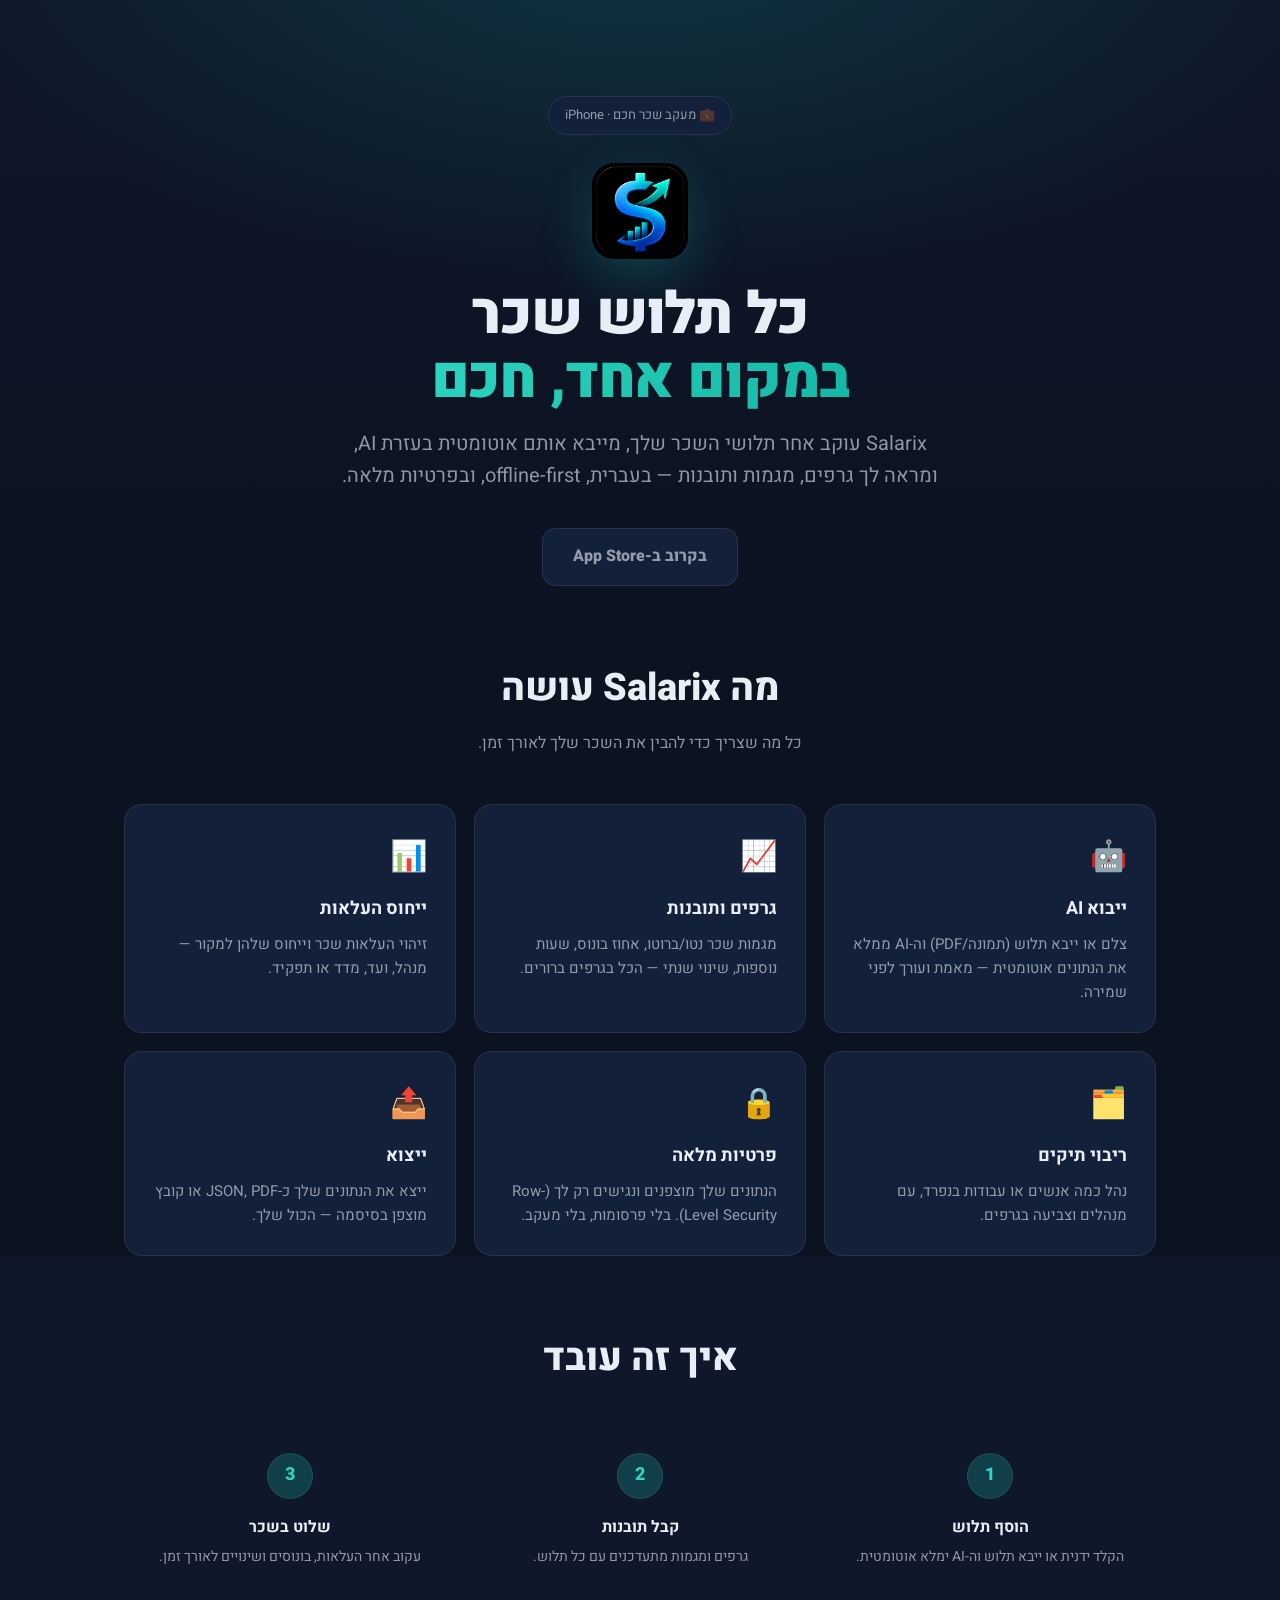
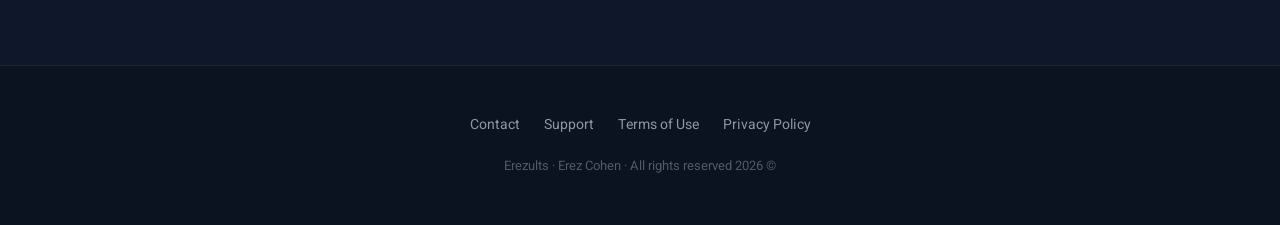
==== index.html @ 2e681347 "feat: Salarix marketing + legal site (index, privacy, terms, support) Static site for salarix.erezul" ====
<!DOCTYPE html>
<html lang="he" dir="rtl">
<head>
  <meta charset="UTF-8">
  <meta name="viewport" content="width=device-width, initial-scale=1.0">
  <title>Salarix — מעקב שכר חכם</title>
  <meta name="description" content="Salarix — עקוב אחר תלושי השכר שלך, ייבא בעזרת AI, וקבל תובנות וגרפים. זמין ל-iPhone.">
  <link rel="icon" type="image/png" href="images/app-icon.png">
  <link rel="apple-touch-icon" href="images/app-icon.png">
  <meta property="og:title" content="Salarix — Smart Salary Tracker">
  <meta property="og:description" content="Track your payslips, import with AI, and get analytics & insights.">
  <meta property="og:url" content="https://salarix.erezults.com">
  <meta property="og:type" content="website">
  <link rel="preconnect" href="https://fonts.googleapis.com">
  <link rel="preconnect" href="https://fonts.gstatic.com" crossorigin>
  <link href="https://fonts.googleapis.com/css2?family=Heebo:wght@400;500;600;700;800;900&display=swap" rel="stylesheet">
  <style>
    :root{
      --bg:#0b1220; --bg-2:#0f172a; --card:#13203a; --border:rgba(255,255,255,.08);
      --teal:#14b8a6; --teal-bright:#2dd4bf; --teal-glow:rgba(20,184,166,.25);
      --gold:#eab308; --text:#e8eef5; --muted:rgba(232,238,245,.6); --faint:rgba(232,238,245,.32);
      --font:'Heebo',system-ui,sans-serif;
    }
    *{margin:0;padding:0;box-sizing:border-box}
    html{scroll-behavior:smooth}
    body{font-family:var(--font);background:var(--bg);color:var(--text);overflow-x:hidden;-webkit-font-smoothing:antialiased;line-height:1.6}
    a{color:inherit;text-decoration:none}
    .wrap{max-width:1080px;margin:0 auto;padding:0 24px}

    /* hero */
    .hero{position:relative;text-align:center;padding:96px 24px 72px;
      background:radial-gradient(1200px 600px at 50% -10%, rgba(20,184,166,.18), transparent 60%), linear-gradient(180deg,var(--bg-2),var(--bg))}
    .badge{display:inline-flex;align-items:center;gap:8px;background:var(--card);border:1px solid var(--border);
      border-radius:40px;padding:8px 16px;font-size:13px;color:var(--muted);margin-bottom:28px}
    .app-icon{width:96px;height:96px;border-radius:22px;margin:0 auto 24px;display:block;
      box-shadow:0 18px 50px var(--teal-glow);background:linear-gradient(160deg,var(--teal),#0e7490)}
    h1{font-size:clamp(34px,6vw,58px);font-weight:900;letter-spacing:-.02em;line-height:1.1;margin-bottom:18px}
    h1 .grad{background:linear-gradient(120deg,var(--teal-bright),var(--teal));-webkit-background-clip:text;background-clip:text;-webkit-text-fill-color:transparent}
    .sub{font-size:clamp(16px,2.4vw,20px);color:var(--muted);max-width:620px;margin:0 auto 36px}
    .cta{display:inline-flex;align-items:center;gap:10px;background:var(--teal);color:#062826;font-weight:800;
      font-size:16px;padding:15px 30px;border-radius:14px;box-shadow:0 14px 40px var(--teal-glow);transition:transform .2s,box-shadow .2s}
    .cta:hover{transform:translateY(-2px);box-shadow:0 20px 50px var(--teal-glow)}
    .cta.soon{background:var(--card);color:var(--muted);border:1px solid var(--border);box-shadow:none;cursor:default}

    /* features */
    section{padding:72px 0}
    .sec-title{text-align:center;font-size:clamp(26px,4vw,38px);font-weight:800;margin-bottom:12px}
    .sec-sub{text-align:center;color:var(--muted);max-width:560px;margin:0 auto 48px}
    .grid{display:grid;grid-template-columns:repeat(auto-fit,minmax(260px,1fr));gap:18px}
    .feat{background:var(--card);border:1px solid var(--border);border-radius:18px;padding:28px}
    .feat .ico{font-size:30px;margin-bottom:14px}
    .feat h3{font-size:18px;font-weight:700;margin-bottom:8px}
    .feat p{color:var(--muted);font-size:15px}

    /* steps */
    .steps{background:var(--bg-2)}
    .step-row{display:grid;grid-template-columns:repeat(auto-fit,minmax(220px,1fr));gap:18px;margin-top:40px}
    .step{text-align:center;padding:24px}
    .step .n{width:46px;height:46px;border-radius:50%;background:var(--teal-glow);color:var(--teal-bright);
      font-weight:800;font-size:18px;display:flex;align-items:center;justify-content:center;margin:0 auto 16px;border:1px solid var(--border)}
    .step h3{font-size:16px;font-weight:700;margin-bottom:6px}
    .step p{color:var(--muted);font-size:14px}

    /* footer */
    footer{border-top:1px solid var(--border);padding:48px 24px;text-align:center;color:var(--faint)}
    .links{display:flex;gap:24px;justify-content:center;flex-wrap:wrap;margin-bottom:20px}
    .links a{color:var(--muted);font-size:14px;transition:color .2s}
    .links a:hover{color:var(--teal-bright)}
    .copy{font-size:13px}
  </style>
</head>
<body>
  <header class="hero">
    <span class="badge">💼 מעקב שכר חכם · iPhone</span>
    <img class="app-icon" src="images/app-icon.png" alt="Salarix" onerror="this.style.background='linear-gradient(160deg,#14b8a6,#0e7490)';this.removeAttribute('src')">
    <h1>כל תלוש שכר<br><span class="grad">במקום אחד, חכם</span></h1>
    <p class="sub">Salarix עוקב אחר תלושי השכר שלך, מייבא אותם אוטומטית בעזרת AI, ומראה לך גרפים, מגמות ותובנות — בעברית, offline-first, ובפרטיות מלאה.</p>
    <a class="cta soon">בקרוב ב-App Store</a>
  </header>

  <section class="wrap">
    <h2 class="sec-title">מה Salarix עושה</h2>
    <p class="sec-sub">כל מה שצריך כדי להבין את השכר שלך לאורך זמן.</p>
    <div class="grid">
      <div class="feat"><div class="ico">🤖</div><h3>ייבוא AI</h3><p>צלם או ייבא תלוש (תמונה/PDF) וה-AI ממלא את הנתונים אוטומטית — מאמת ועורך לפני שמירה.</p></div>
      <div class="feat"><div class="ico">📈</div><h3>גרפים ותובנות</h3><p>מגמות שכר נטו/ברוטו, אחוז בונוס, שעות נוספות, שינוי שנתי — הכל בגרפים ברורים.</p></div>
      <div class="feat"><div class="ico">📊</div><h3>ייחוס העלאות</h3><p>זיהוי העלאות שכר וייחוס שלהן למקור — מנהל, ועד, מדד או תפקיד.</p></div>
      <div class="feat"><div class="ico">🗂️</div><h3>ריבוי תיקים</h3><p>נהל כמה אנשים או עבודות בנפרד, עם מנהלים וצביעה בגרפים.</p></div>
      <div class="feat"><div class="ico">🔒</div><h3>פרטיות מלאה</h3><p>הנתונים שלך מוצפנים ונגישים רק לך (Row-Level Security). בלי פרסומות, בלי מעקב.</p></div>
      <div class="feat"><div class="ico">📤</div><h3>ייצוא</h3><p>ייצא את הנתונים שלך כ-JSON, PDF או קובץ מוצפן בסיסמה — הכול שלך.</p></div>
    </div>
  </section>

  <section class="steps">
    <div class="wrap">
      <h2 class="sec-title">איך זה עובד</h2>
      <div class="step-row">
        <div class="step"><div class="n">1</div><h3>הוסף תלוש</h3><p>הקלד ידנית או ייבא תלוש וה-AI ימלא אוטומטית.</p></div>
        <div class="step"><div class="n">2</div><h3>קבל תובנות</h3><p>גרפים ומגמות מתעדכנים עם כל תלוש.</p></div>
        <div class="step"><div class="n">3</div><h3>שלוט בשכר</h3><p>עקוב אחר העלאות, בונוסים ושינויים לאורך זמן.</p></div>
      </div>
    </div>
  </section>

  <footer>
    <div class="links">
      <a href="/privacy.html">Privacy Policy</a>
      <a href="/terms.html">Terms of Use</a>
      <a href="/support.html">Support</a>
      <a href="mailto:support@erezults.com">Contact</a>
    </div>
    <div class="copy">© <span id="y"></span> Erezults · Erez Cohen · All rights reserved</div>
  </footer>
  <script>document.getElementById('y').textContent=new Date().getFullYear()</script>
</body>
</html>
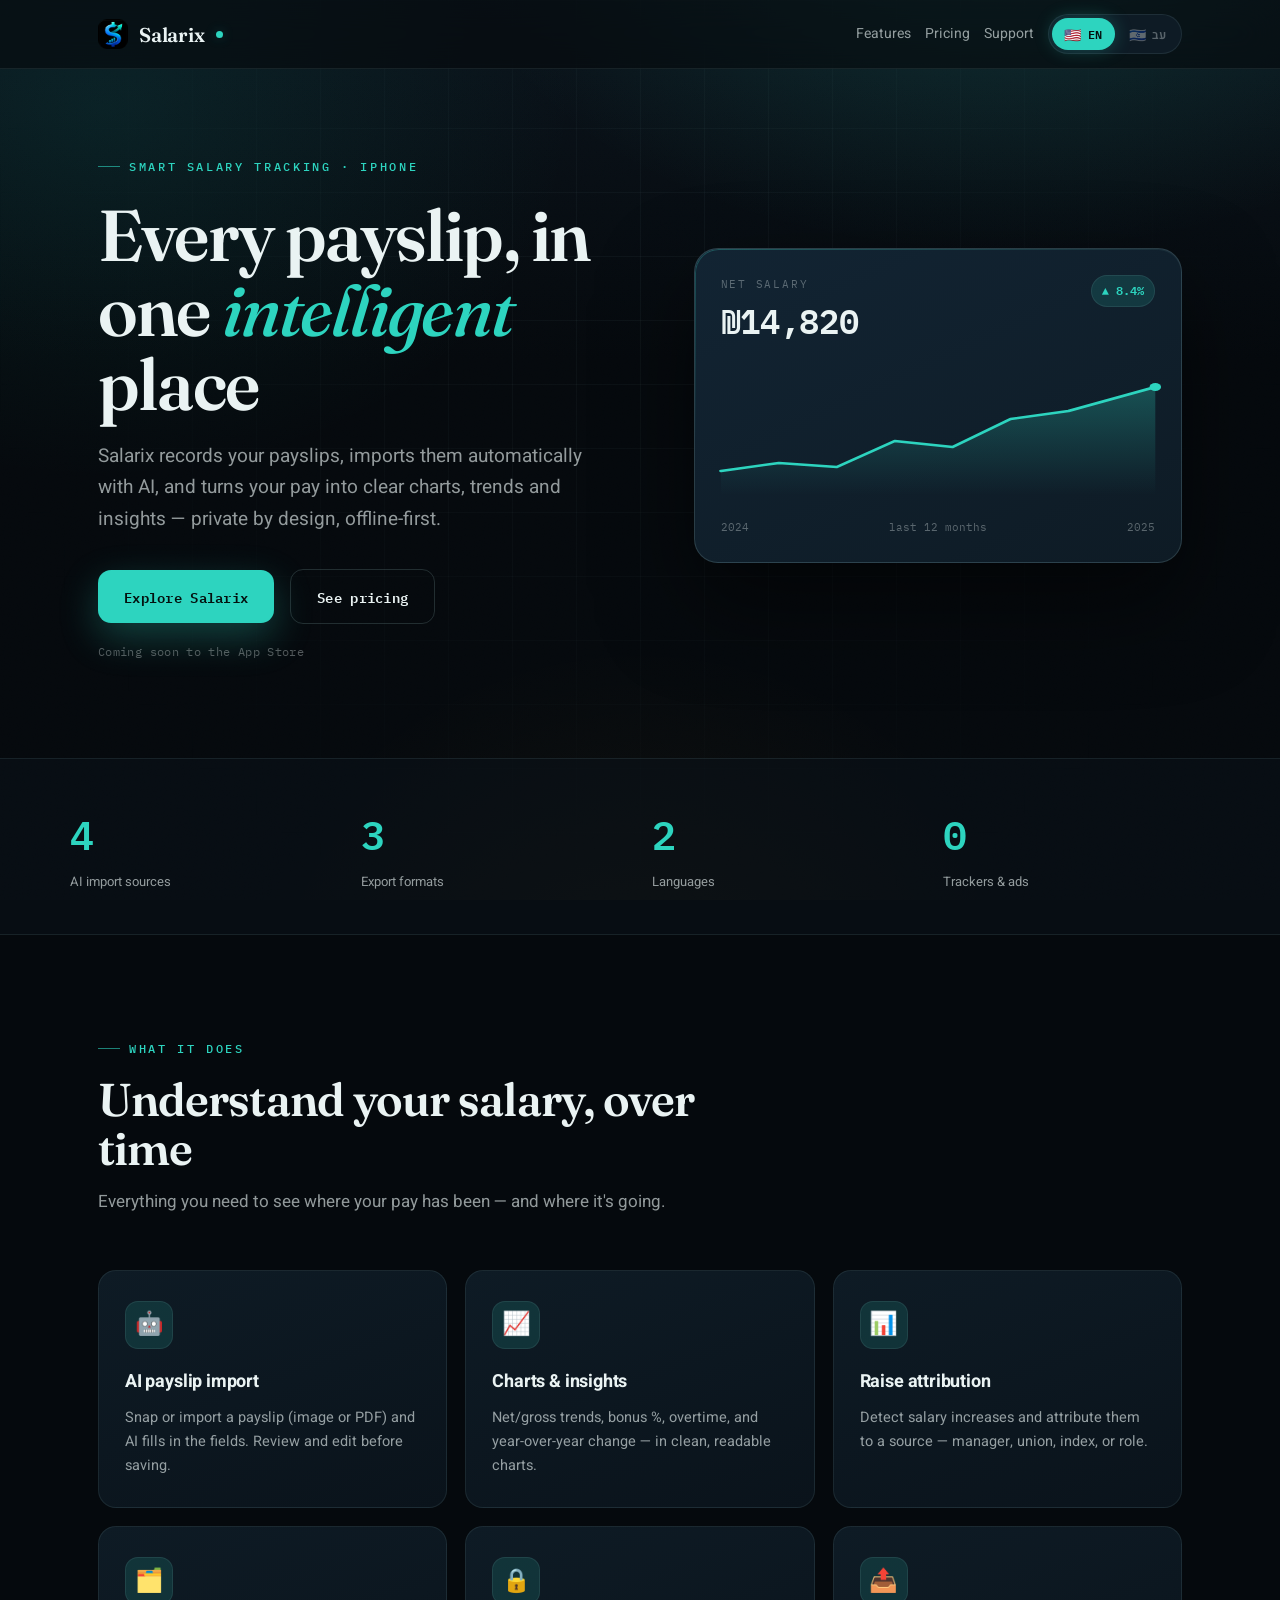
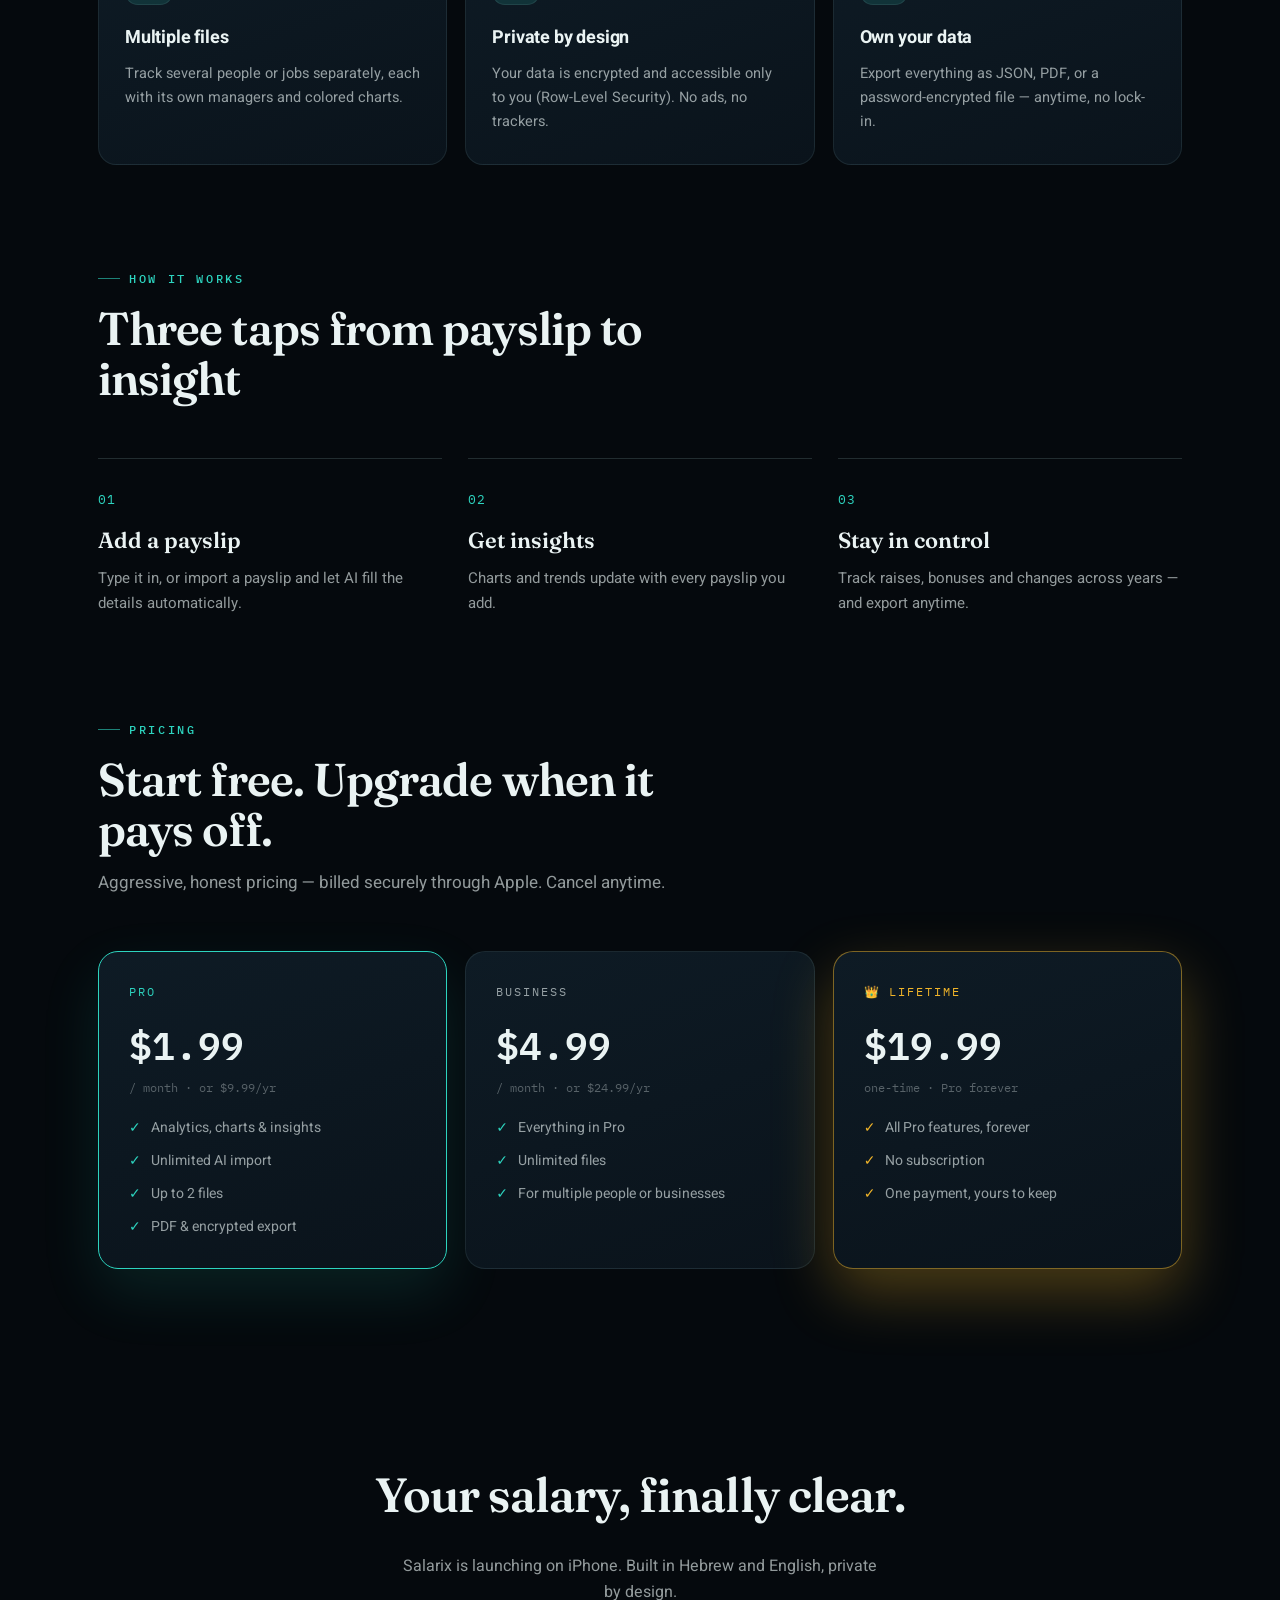
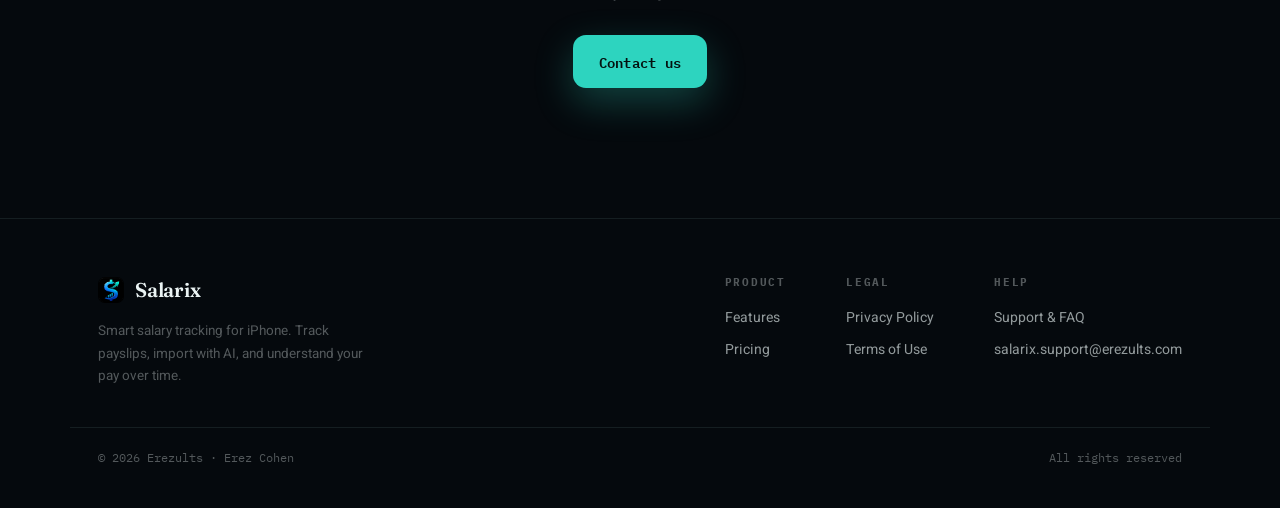
==== commit 3b92f7e0: "redesign: premium 'Precision Ledger' site — bilingual EN/HE, scroll-reveal - Dark fintech aesthetic " ====
--- a/index.html
+++ b/index.html
@@ -1,116 +1,209 @@
 <!DOCTYPE html>
-<html lang="he" dir="rtl">
+<html lang="en" dir="ltr" data-lang="en">
 <head>
   <meta charset="UTF-8">
   <meta name="viewport" content="width=device-width, initial-scale=1.0">
-  <title>Salarix — מעקב שכר חכם</title>
-  <meta name="description" content="Salarix — עקוב אחר תלושי השכר שלך, ייבא בעזרת AI, וקבל תובנות וגרפים. זמין ל-iPhone.">
+  <title data-en="Salarix — Smart Salary Tracker" data-he="Salarix — מעקב שכר חכם">Salarix — Smart Salary Tracker</title>
+  <meta name="description" content="Salarix tracks your payslips, imports them with AI, and turns your salary into clear charts and insights. iPhone.">
+  <meta property="og:title" content="Salarix — Smart Salary Tracker">
+  <meta property="og:description" content="Track payslips, import with AI, and understand your salary over time.">
+  <meta property="og:url" content="https://salarix.erezults.com">
+  <meta property="og:type" content="website">
   <link rel="icon" type="image/png" href="images/app-icon.png">
   <link rel="apple-touch-icon" href="images/app-icon.png">
-  <meta property="og:title" content="Salarix — Smart Salary Tracker">
-  <meta property="og:description" content="Track your payslips, import with AI, and get analytics & insights.">
-  <meta property="og:url" content="https://salarix.erezults.com">
-  <meta property="og:type" content="website">
   <link rel="preconnect" href="https://fonts.googleapis.com">
   <link rel="preconnect" href="https://fonts.gstatic.com" crossorigin>
-  <link href="https://fonts.googleapis.com/css2?family=Heebo:wght@400;500;600;700;800;900&display=swap" rel="stylesheet">
-  <style>
-    :root{
-      --bg:#0b1220; --bg-2:#0f172a; --card:#13203a; --border:rgba(255,255,255,.08);
-      --teal:#14b8a6; --teal-bright:#2dd4bf; --teal-glow:rgba(20,184,166,.25);
-      --gold:#eab308; --text:#e8eef5; --muted:rgba(232,238,245,.6); --faint:rgba(232,238,245,.32);
-      --font:'Heebo',system-ui,sans-serif;
-    }
-    *{margin:0;padding:0;box-sizing:border-box}
-    html{scroll-behavior:smooth}
-    body{font-family:var(--font);background:var(--bg);color:var(--text);overflow-x:hidden;-webkit-font-smoothing:antialiased;line-height:1.6}
-    a{color:inherit;text-decoration:none}
-    .wrap{max-width:1080px;margin:0 auto;padding:0 24px}
-
-    /* hero */
-    .hero{position:relative;text-align:center;padding:96px 24px 72px;
-      background:radial-gradient(1200px 600px at 50% -10%, rgba(20,184,166,.18), transparent 60%), linear-gradient(180deg,var(--bg-2),var(--bg))}
-    .badge{display:inline-flex;align-items:center;gap:8px;background:var(--card);border:1px solid var(--border);
-      border-radius:40px;padding:8px 16px;font-size:13px;color:var(--muted);margin-bottom:28px}
-    .app-icon{width:96px;height:96px;border-radius:22px;margin:0 auto 24px;display:block;
-      box-shadow:0 18px 50px var(--teal-glow);background:linear-gradient(160deg,var(--teal),#0e7490)}
-    h1{font-size:clamp(34px,6vw,58px);font-weight:900;letter-spacing:-.02em;line-height:1.1;margin-bottom:18px}
-    h1 .grad{background:linear-gradient(120deg,var(--teal-bright),var(--teal));-webkit-background-clip:text;background-clip:text;-webkit-text-fill-color:transparent}
-    .sub{font-size:clamp(16px,2.4vw,20px);color:var(--muted);max-width:620px;margin:0 auto 36px}
-    .cta{display:inline-flex;align-items:center;gap:10px;background:var(--teal);color:#062826;font-weight:800;
-      font-size:16px;padding:15px 30px;border-radius:14px;box-shadow:0 14px 40px var(--teal-glow);transition:transform .2s,box-shadow .2s}
-    .cta:hover{transform:translateY(-2px);box-shadow:0 20px 50px var(--teal-glow)}
-    .cta.soon{background:var(--card);color:var(--muted);border:1px solid var(--border);box-shadow:none;cursor:default}
-
-    /* features */
-    section{padding:72px 0}
-    .sec-title{text-align:center;font-size:clamp(26px,4vw,38px);font-weight:800;margin-bottom:12px}
-    .sec-sub{text-align:center;color:var(--muted);max-width:560px;margin:0 auto 48px}
-    .grid{display:grid;grid-template-columns:repeat(auto-fit,minmax(260px,1fr));gap:18px}
-    .feat{background:var(--card);border:1px solid var(--border);border-radius:18px;padding:28px}
-    .feat .ico{font-size:30px;margin-bottom:14px}
-    .feat h3{font-size:18px;font-weight:700;margin-bottom:8px}
-    .feat p{color:var(--muted);font-size:15px}
-
-    /* steps */
-    .steps{background:var(--bg-2)}
-    .step-row{display:grid;grid-template-columns:repeat(auto-fit,minmax(220px,1fr));gap:18px;margin-top:40px}
-    .step{text-align:center;padding:24px}
-    .step .n{width:46px;height:46px;border-radius:50%;background:var(--teal-glow);color:var(--teal-bright);
-      font-weight:800;font-size:18px;display:flex;align-items:center;justify-content:center;margin:0 auto 16px;border:1px solid var(--border)}
-    .step h3{font-size:16px;font-weight:700;margin-bottom:6px}
-    .step p{color:var(--muted);font-size:14px}
-
-    /* footer */
-    footer{border-top:1px solid var(--border);padding:48px 24px;text-align:center;color:var(--faint)}
-    .links{display:flex;gap:24px;justify-content:center;flex-wrap:wrap;margin-bottom:20px}
-    .links a{color:var(--muted);font-size:14px;transition:color .2s}
-    .links a:hover{color:var(--teal-bright)}
-    .copy{font-size:13px}
-  </style>
+  <link href="https://fonts.googleapis.com/css2?family=Fraunces:ital,opsz,wght@0,9..144,400..700;1,9..144,400..600&family=Heebo:wght@400;500;600;700;800;900&family=IBM+Plex+Mono:wght@400;500;600&display=swap" rel="stylesheet">
+  <link rel="stylesheet" href="assets/site.css">
 </head>
 <body>
+  <div class="bg-atmos"></div><div class="bg-grid"></div><div class="bg-grain"></div>
+
+  <nav class="nav">
+    <div class="nav-in">
+      <a class="brand" href="/">
+        <img src="images/app-icon.png" alt="Salarix" onerror="this.style.display='none'">
+        Salarix <span class="dot"></span>
+      </a>
+      <div class="nav-actions">
+        <a class="nav-link hide-sm" href="#features" data-en="Features" data-he="יכולות">Features</a>
+        <a class="nav-link hide-sm" href="#pricing" data-en="Pricing" data-he="מחירים">Pricing</a>
+        <a class="nav-link hide-sm" href="/support.html" data-en="Support" data-he="תמיכה">Support</a>
+        <div class="lang" role="group" aria-label="Language">
+          <button data-lang="en"><span class="flag">🇺🇸</span>EN</button>
+          <button data-lang="he"><span class="flag">🇮🇱</span>עב</button>
+        </div>
+      </div>
+    </div>
+  </nav>
+
+  <!-- HERO -->
   <header class="hero">
-    <span class="badge">💼 מעקב שכר חכם · iPhone</span>
-    <img class="app-icon" src="images/app-icon.png" alt="Salarix" onerror="this.style.background='linear-gradient(160deg,#14b8a6,#0e7490)';this.removeAttribute('src')">
-    <h1>כל תלוש שכר<br><span class="grad">במקום אחד, חכם</span></h1>
-    <p class="sub">Salarix עוקב אחר תלושי השכר שלך, מייבא אותם אוטומטית בעזרת AI, ומראה לך גרפים, מגמות ותובנות — בעברית, offline-first, ובפרטיות מלאה.</p>
-    <a class="cta soon">בקרוב ב-App Store</a>
+    <div class="wrap hero-grid">
+      <div>
+        <span class="kicker reveal" data-en="Smart salary tracking · iPhone" data-he="מעקב שכר חכם · אייפון">Smart salary tracking · iPhone</span>
+        <h1 class="reveal" data-d="1" data-en="Every payslip, in one <em>intelligent</em> place" data-he="כל תלוש שכר, במקום <em>אחד וחכם</em>">Every payslip, in one <em>intelligent</em> place</h1>
+        <p class="lead reveal" data-d="2" data-en="Salarix records your payslips, imports them automatically with AI, and turns your pay into clear charts, trends and insights — private by design, offline-first." data-he="Salarix מתעד את תלושי השכר שלך, מייבא אותם אוטומטית בעזרת AI, והופך את השכר לגרפים, מגמות ותובנות ברורות — פרטי לחלוטין, offline-first.">Salarix records your payslips, imports them automatically with AI, and turns your pay into clear charts, trends and insights — private by design, offline-first.</p>
+        <div class="hero-cta reveal" data-d="3">
+          <a class="btn btn-primary" href="#features" data-en="Explore Salarix" data-he="גלה את Salarix">Explore Salarix</a>
+          <a class="btn btn-ghost" href="#pricing" data-en="See pricing" data-he="ראה מחירים">See pricing</a>
+        </div>
+        <p class="hero-note reveal" data-d="4" data-en="Coming soon to the App Store" data-he="בקרוב ב-App Store">Coming soon to the App Store</p>
+      </div>
+
+      <div class="reveal" data-d="2">
+        <div class="glass-card">
+          <div class="fc-top">
+            <div>
+              <div class="fc-label" data-en="Net salary" data-he="שכר נטו">Net salary</div>
+              <div class="fc-big">₪14,820</div>
+            </div>
+            <div class="fc-pill">▲ 8.4%</div>
+          </div>
+          <div class="fc-chart">
+            <svg viewBox="0 0 300 128" preserveAspectRatio="none" aria-hidden="true">
+              <defs>
+                <linearGradient id="g" x1="0" y1="0" x2="0" y2="1">
+                  <stop offset="0" stop-color="#2dd4bf" stop-opacity=".28"/>
+                  <stop offset="1" stop-color="#2dd4bf" stop-opacity="0"/>
+                </linearGradient>
+              </defs>
+              <path d="M0,104 L40,96 L80,100 L120,74 L160,80 L200,52 L240,44 L300,20 L300,128 L0,128 Z" fill="url(#g)"/>
+              <path class="fc-line" d="M0,104 L40,96 L80,100 L120,74 L160,80 L200,52 L240,44 L300,20" fill="none" stroke="#2dd4bf" stroke-width="2.5" stroke-linecap="round" stroke-linejoin="round"/>
+              <circle cx="300" cy="20" r="4" fill="#2dd4bf"/>
+            </svg>
+          </div>
+          <div class="fc-foot"><span>2024</span><span data-en="last 12 months" data-he="12 חודשים אחרונים">last 12 months</span><span>2025</span></div>
+        </div>
+      </div>
+    </div>
   </header>
 
-  <section class="wrap">
-    <h2 class="sec-title">מה Salarix עושה</h2>
-    <p class="sec-sub">כל מה שצריך כדי להבין את השכר שלך לאורך זמן.</p>
-    <div class="grid">
-      <div class="feat"><div class="ico">🤖</div><h3>ייבוא AI</h3><p>צלם או ייבא תלוש (תמונה/PDF) וה-AI ממלא את הנתונים אוטומטית — מאמת ועורך לפני שמירה.</p></div>
-      <div class="feat"><div class="ico">📈</div><h3>גרפים ותובנות</h3><p>מגמות שכר נטו/ברוטו, אחוז בונוס, שעות נוספות, שינוי שנתי — הכל בגרפים ברורים.</p></div>
-      <div class="feat"><div class="ico">📊</div><h3>ייחוס העלאות</h3><p>זיהוי העלאות שכר וייחוס שלהן למקור — מנהל, ועד, מדד או תפקיד.</p></div>
-      <div class="feat"><div class="ico">🗂️</div><h3>ריבוי תיקים</h3><p>נהל כמה אנשים או עבודות בנפרד, עם מנהלים וצביעה בגרפים.</p></div>
-      <div class="feat"><div class="ico">🔒</div><h3>פרטיות מלאה</h3><p>הנתונים שלך מוצפנים ונגישים רק לך (Row-Level Security). בלי פרסומות, בלי מעקב.</p></div>
-      <div class="feat"><div class="ico">📤</div><h3>ייצוא</h3><p>ייצא את הנתונים שלך כ-JSON, PDF או קובץ מוצפן בסיסמה — הכול שלך.</p></div>
-    </div>
-  </section>
-
-  <section class="steps">
+  <!-- STATS -->
+  <section class="stats">
+    <div class="wrap stats-in">
+      <div class="stat reveal"><div class="num"><span data-count="4">4</span></div><div class="cap" data-en="AI import sources" data-he="מקורות ייבוא AI">AI import sources</div></div>
+      <div class="stat reveal" data-d="1"><div class="num"><span data-count="3">3</span></div><div class="cap" data-en="Export formats" data-he="פורמטי ייצוא">Export formats</div></div>
+      <div class="stat reveal" data-d="2"><div class="num"><span data-count="2">2</span></div><div class="cap" data-en="Languages" data-he="שפות">Languages</div></div>
+      <div class="stat reveal" data-d="3"><div class="num"><span data-count="0">0</span></div><div class="cap" data-en="Trackers & ads" data-he="טראקרים ופרסומות">Trackers & ads</div></div>
+    </div>
+  </section>
+
+  <!-- FEATURES -->
+  <section class="section" id="features">
     <div class="wrap">
-      <h2 class="sec-title">איך זה עובד</h2>
-      <div class="step-row">
-        <div class="step"><div class="n">1</div><h3>הוסף תלוש</h3><p>הקלד ידנית או ייבא תלוש וה-AI ימלא אוטומטית.</p></div>
-        <div class="step"><div class="n">2</div><h3>קבל תובנות</h3><p>גרפים ומגמות מתעדכנים עם כל תלוש.</p></div>
-        <div class="step"><div class="n">3</div><h3>שלוט בשכר</h3><p>עקוב אחר העלאות, בונוסים ושינויים לאורך זמן.</p></div>
-      </div>
-    </div>
-  </section>
-
-  <footer>
-    <div class="links">
-      <a href="/privacy.html">Privacy Policy</a>
-      <a href="/terms.html">Terms of Use</a>
-      <a href="/support.html">Support</a>
-      <a href="mailto:support@erezults.com">Contact</a>
-    </div>
-    <div class="copy">© <span id="y"></span> Erezults · Erez Cohen · All rights reserved</div>
+      <div class="sec-head reveal">
+        <span class="kicker" data-en="What it does" data-he="מה זה עושה">What it does</span>
+        <h2 data-en="Understand your salary, over time" data-he="הבן את השכר שלך, לאורך זמן">Understand your salary, over time</h2>
+        <p data-en="Everything you need to see where your pay has been — and where it's going." data-he="כל מה שצריך כדי לראות לאן השכר שלך הלך — ולאן הוא הולך.">Everything you need to see where your pay has been — and where it's going.</p>
+      </div>
+      <div class="features">
+        <div class="feature reveal"><div class="ico">🤖</div><h3 data-en="AI payslip import" data-he="ייבוא AI">AI payslip import</h3><p data-en="Snap or import a payslip (image or PDF) and AI fills in the fields. Review and edit before saving." data-he="צלם או ייבא תלוש (תמונה או PDF) וה-AI ממלא את השדות. אמת וערוך לפני שמירה.">Snap or import a payslip (image or PDF) and AI fills in the fields. Review and edit before saving.</p></div>
+        <div class="feature reveal" data-d="1"><div class="ico">📈</div><h3 data-en="Charts & insights" data-he="גרפים ותובנות">Charts & insights</h3><p data-en="Net/gross trends, bonus %, overtime, and year-over-year change — in clean, readable charts." data-he="מגמות נטו/ברוטו, אחוז בונוס, שעות נוספות ושינוי שנתי — בגרפים ברורים וקריאים.">Net/gross trends, bonus %, overtime, and year-over-year change — in clean, readable charts.</p></div>
+        <div class="feature reveal" data-d="2"><div class="ico">📊</div><h3 data-en="Raise attribution" data-he="ייחוס העלאות">Raise attribution</h3><p data-en="Detect salary increases and attribute them to a source — manager, union, index, or role." data-he="זהה העלאות שכר וייחס אותן למקור — מנהל, ועד, מדד או תפקיד.">Detect salary increases and attribute them to a source — manager, union, index, or role.</p></div>
+        <div class="feature reveal"><div class="ico">🗂️</div><h3 data-en="Multiple files" data-he="ריבוי תיקים">Multiple files</h3><p data-en="Track several people or jobs separately, each with its own managers and colored charts." data-he="עקוב אחר כמה אנשים או עבודות בנפרד, כל אחד עם מנהלים וגרפים צבעוניים משלו.">Track several people or jobs separately, each with its own managers and colored charts.</p></div>
+        <div class="feature reveal" data-d="1"><div class="ico">🔒</div><h3 data-en="Private by design" data-he="פרטי לחלוטין">Private by design</h3><p data-en="Your data is encrypted and accessible only to you (Row-Level Security). No ads, no trackers." data-he="הנתונים מוצפנים ונגישים רק לך (Row-Level Security). בלי פרסומות, בלי מעקב.">Your data is encrypted and accessible only to you (Row-Level Security). No ads, no trackers.</p></div>
+        <div class="feature reveal" data-d="2"><div class="ico">📤</div><h3 data-en="Own your data" data-he="הנתונים שלך">Own your data</h3><p data-en="Export everything as JSON, PDF, or a password-encrypted file — anytime, no lock-in." data-he="ייצא הכול כ-JSON, PDF או קובץ מוצפן בסיסמה — בכל עת, בלי נעילה.">Export everything as JSON, PDF, or a password-encrypted file — anytime, no lock-in.</p></div>
+      </div>
+    </div>
+  </section>
+
+  <!-- STEPS -->
+  <section class="section" style="padding-top:0">
+    <div class="wrap">
+      <div class="sec-head reveal">
+        <span class="kicker" data-en="How it works" data-he="איך זה עובד">How it works</span>
+        <h2 data-en="Three taps from payslip to insight" data-he="שלוש הקשות מתלוש לתובנה">Three taps from payslip to insight</h2>
+      </div>
+      <div class="steps">
+        <div class="step reveal"><div class="idx">01</div><h3 data-en="Add a payslip" data-he="הוסף תלוש">Add a payslip</h3><p data-en="Type it in, or import a payslip and let AI fill the details automatically." data-he="הקלד, או ייבא תלוש ותן ל-AI למלא את הפרטים אוטומטית.">Type it in, or import a payslip and let AI fill the details automatically.</p></div>
+        <div class="step reveal" data-d="1"><div class="idx">02</div><h3 data-en="Get insights" data-he="קבל תובנות">Get insights</h3><p data-en="Charts and trends update with every payslip you add." data-he="גרפים ומגמות מתעדכנים עם כל תלוש שאתה מוסיף.">Charts and trends update with every payslip you add.</p></div>
+        <div class="step reveal" data-d="2"><div class="idx">03</div><h3 data-en="Stay in control" data-he="שלוט בשכר">Stay in control</h3><p data-en="Track raises, bonuses and changes across years — and export anytime." data-he="עקוב אחר העלאות, בונוסים ושינויים לאורך שנים — וייצא בכל עת.">Track raises, bonuses and changes across years — and export anytime.</p></div>
+      </div>
+    </div>
+  </section>
+
+  <!-- PRICING -->
+  <section class="section" id="pricing" style="padding-top:0">
+    <div class="wrap">
+      <div class="sec-head reveal">
+        <span class="kicker" data-en="Pricing" data-he="מחירים">Pricing</span>
+        <h2 data-en="Start free. Upgrade when it pays off." data-he="התחל בחינם. שדרג כשמשתלם.">Start free. Upgrade when it pays off.</h2>
+        <p data-en="Aggressive, honest pricing — billed securely through Apple. Cancel anytime." data-he="מחירים הוגנים ותחרותיים — חיוב מאובטח דרך Apple. ביטול בכל עת.">Aggressive, honest pricing — billed securely through Apple. Cancel anytime.</p>
+      </div>
+      <div class="prices">
+        <div class="price hot reveal">
+          <div class="tier" data-en="Pro" data-he="Pro">Pro</div>
+          <div class="amt">$1.99</div><div class="per" data-en="/ month · or $9.99/yr" data-he="/ חודש · או $9.99 לשנה">/ month · or $9.99/yr</div>
+          <ul>
+            <li data-en="Analytics, charts & insights" data-he="אנליטיקה, גרפים ותובנות">Analytics, charts & insights</li>
+            <li data-en="Unlimited AI import" data-he="ייבוא AI ללא הגבלה">Unlimited AI import</li>
+            <li data-en="Up to 2 files" data-he="עד 2 תיקים">Up to 2 files</li>
+            <li data-en="PDF & encrypted export" data-he="ייצוא PDF ומוצפן">PDF & encrypted export</li>
+          </ul>
+        </div>
+        <div class="price reveal" data-d="1">
+          <div class="tier" data-en="Business" data-he="Business">Business</div>
+          <div class="amt">$4.99</div><div class="per" data-en="/ month · or $24.99/yr" data-he="/ חודש · או $24.99 לשנה">/ month · or $24.99/yr</div>
+          <ul>
+            <li data-en="Everything in Pro" data-he="כל מה שב-Pro">Everything in Pro</li>
+            <li data-en="Unlimited files" data-he="תיקים ללא הגבלה">Unlimited files</li>
+            <li data-en="For multiple people or businesses" data-he="לכמה אנשים או עסקים">For multiple people or businesses</li>
+          </ul>
+        </div>
+        <div class="price life reveal" data-d="2">
+          <div class="tier" data-en="👑 Lifetime" data-he="👑 לכל החיים">👑 Lifetime</div>
+          <div class="amt">$19.99</div><div class="per" data-en="one-time · Pro forever" data-he="תשלום חד-פעמי · Pro לתמיד">one-time · Pro forever</div>
+          <ul>
+            <li data-en="All Pro features, forever" data-he="כל יכולות Pro, לתמיד">All Pro features, forever</li>
+            <li data-en="No subscription" data-he="בלי מנוי">No subscription</li>
+            <li data-en="One payment, yours to keep" data-he="תשלום אחד, שלך לתמיד">One payment, yours to keep</li>
+          </ul>
+        </div>
+      </div>
+    </div>
+  </section>
+
+  <!-- CTA -->
+  <section class="cta-band">
+    <div class="wrap reveal">
+      <h2 data-en="Your salary, finally clear." data-he="השכר שלך, סוף סוף ברור.">Your salary, finally clear.</h2>
+      <p data-en="Salarix is launching on iPhone. Built in Hebrew and English, private by design." data-he="Salarix משיק לאייפון. בנוי בעברית ובאנגלית, פרטי לחלוטין.">Salarix is launching on iPhone. Built in Hebrew and English, private by design.</p>
+      <a class="btn btn-primary" href="/support.html" data-en="Contact us" data-he="צור קשר">Contact us</a>
+    </div>
+  </section>
+
+  <!-- FOOTER -->
+  <footer class="footer">
+    <div class="wrap footer-in">
+      <div>
+        <div class="brand"><img src="images/app-icon.png" alt="" style="width:26px;height:26px;border-radius:7px" onerror="this.style.display='none'"> Salarix</div>
+        <p class="tagline" data-en="Smart salary tracking for iPhone. Track payslips, import with AI, and understand your pay over time." data-he="מעקב שכר חכם לאייפון. עקוב אחר תלושים, ייבא עם AI, והבן את השכר שלך לאורך זמן.">Smart salary tracking for iPhone. Track payslips, import with AI, and understand your pay over time.</p>
+      </div>
+      <div class="footer-cols">
+        <div class="footer-col">
+          <h4 data-en="Product" data-he="מוצר">Product</h4>
+          <a href="#features" data-en="Features" data-he="יכולות">Features</a>
+          <a href="#pricing" data-en="Pricing" data-he="מחירים">Pricing</a>
+        </div>
+        <div class="footer-col">
+          <h4 data-en="Legal" data-he="משפטי">Legal</h4>
+          <a href="/privacy.html" data-en="Privacy Policy" data-he="מדיניות פרטיות">Privacy Policy</a>
+          <a href="/terms.html" data-en="Terms of Use" data-he="תנאי שימוש">Terms of Use</a>
+        </div>
+        <div class="footer-col">
+          <h4 data-en="Help" data-he="עזרה">Help</h4>
+          <a href="/support.html" data-en="Support & FAQ" data-he="תמיכה ושאלות">Support & FAQ</a>
+          <a href="mailto:salarix.support@erezults.com">salarix.support@erezults.com</a>
+        </div>
+      </div>
+    </div>
+    <div class="wrap footer-bot">
+      <span>© <span id="year"></span> Erezults · Erez Cohen</span>
+      <span data-en="All rights reserved" data-he="כל הזכויות שמורות">All rights reserved</span>
+    </div>
   </footer>
-  <script>document.getElementById('y').textContent=new Date().getFullYear()</script>
+
+  <script src="assets/site.js"></script>
 </body>
 </html>
--- a/assets/site.css
+++ b/assets/site.css
@@ -0,0 +1,228 @@
+/* ═══════════════════════════════════════════════════════════════
+   SALARIX — "Precision Ledger" design system
+   Premium dark fintech · teal on charcoal · monospace numerals
+   Bilingual EN (LTR, default) / HE (RTL)
+═══════════════════════════════════════════════════════════════ */
+
+:root{
+  --bg:#05090d;
+  --bg-2:#0a131b;
+  --surface:#0e1b25;
+  --surface-2:#122433;
+  --line:rgba(168,210,210,.10);
+  --line-strong:rgba(168,210,210,.18);
+
+  --teal:#2dd4bf;
+  --teal-deep:#14b8a6;
+  --teal-dim:rgba(45,212,191,.14);
+  --teal-glow:rgba(45,212,191,.28);
+  --gold:#f0b429;
+  --gold-glow:rgba(240,180,41,.3);
+
+  --text:#eaf3f3;
+  --muted:rgba(234,243,243,.62);
+  --faint:rgba(234,243,243,.34);
+
+  --font-display:'Fraunces','Heebo',Georgia,serif;
+  --font-body:'Heebo',system-ui,sans-serif;
+  --font-mono:'IBM Plex Mono','Heebo',monospace;
+
+  --maxw:1140px;
+  --ease:cubic-bezier(.22,1,.36,1);
+}
+
+*{margin:0;padding:0;box-sizing:border-box}
+html{scroll-behavior:smooth;-webkit-text-size-adjust:100%}
+body{
+  font-family:var(--font-body);
+  background:var(--bg);
+  color:var(--text);
+  line-height:1.65;
+  overflow-x:hidden;
+  -webkit-font-smoothing:antialiased;
+}
+a{color:inherit;text-decoration:none}
+img{max-width:100%;display:block}
+::selection{background:var(--teal);color:#04110f}
+
+/* ── atmosphere: fixed gradient mesh + hairline grid + grain ── */
+.bg-atmos{position:fixed;inset:0;z-index:-2;pointer-events:none;
+  background:
+    radial-gradient(900px 540px at 78% -8%, rgba(45,212,191,.16), transparent 60%),
+    radial-gradient(760px 600px at 8% 12%, rgba(20,184,166,.10), transparent 62%),
+    radial-gradient(700px 700px at 50% 118%, rgba(240,180,41,.06), transparent 60%),
+    linear-gradient(180deg,var(--bg-2),var(--bg) 40%);
+}
+.bg-grid{position:fixed;inset:0;z-index:-2;pointer-events:none;opacity:.5;
+  background-image:linear-gradient(var(--line) 1px,transparent 1px),linear-gradient(90deg,var(--line) 1px,transparent 1px);
+  background-size:64px 64px;
+  -webkit-mask-image:radial-gradient(circle at 50% 32%, #000 0%, transparent 78%);
+          mask-image:radial-gradient(circle at 50% 32%, #000 0%, transparent 78%);
+}
+.bg-grain{position:fixed;inset:0;z-index:-1;pointer-events:none;opacity:.04;mix-blend-mode:overlay;
+  background-image:url("data:image/svg+xml,%3Csvg xmlns='http://www.w3.org/2000/svg' width='120' height='120'%3E%3Cfilter id='n'%3E%3CfeTurbulence type='fractalNoise' baseFrequency='.85' numOctaves='2'/%3E%3C/filter%3E%3Crect width='100%25' height='100%25' filter='url(%23n)'/%3E%3C/svg%3E");}
+
+.wrap{max-width:var(--maxw);margin:0 auto;padding:0 28px}
+
+/* ── kicker / labels (mono) ── */
+.kicker{font-family:var(--font-mono);font-size:12px;font-weight:500;letter-spacing:.22em;
+  text-transform:uppercase;color:var(--teal);display:inline-flex;align-items:center;gap:9px}
+.kicker::before{content:"";width:22px;height:1px;background:var(--teal);opacity:.6}
+
+/* ═══ NAV ═══ */
+.nav{position:sticky;top:0;z-index:50;backdrop-filter:blur(18px);-webkit-backdrop-filter:blur(18px);
+  background:rgba(5,9,13,.6);border-bottom:1px solid var(--line)}
+.nav-in{max-width:var(--maxw);margin:0 auto;padding:14px 28px;display:flex;align-items:center;justify-content:space-between;gap:16px}
+.brand{display:flex;align-items:center;gap:11px;font-family:var(--font-display);font-weight:600;font-size:20px;letter-spacing:-.01em}
+.brand img{width:30px;height:30px;border-radius:9px}
+.brand .dot{width:7px;height:7px;border-radius:50%;background:var(--teal);box-shadow:0 0 12px var(--teal-glow)}
+.nav-actions{display:flex;align-items:center;gap:14px}
+.nav-link{font-size:14px;color:var(--muted);transition:color .25s}
+.nav-link:hover{color:var(--text)}
+@media(max-width:640px){.nav-link.hide-sm{display:none}}
+
+/* language toggle with flags */
+.lang{display:flex;gap:2px;background:var(--surface);border:1px solid var(--line);border-radius:30px;padding:3px}
+.lang button{border:0;background:transparent;cursor:pointer;border-radius:24px;padding:6px 12px;
+  font-family:var(--font-mono);font-size:12px;font-weight:600;letter-spacing:.04em;color:var(--faint);
+  display:flex;align-items:center;gap:6px;transition:all .3s var(--ease)}
+.lang button .flag{font-size:14px;line-height:1}
+.lang button.active{background:var(--teal);color:#04110f;box-shadow:0 0 18px var(--teal-glow)}
+
+/* ═══ reveal-on-scroll ═══ */
+.reveal{opacity:0;transform:translateY(26px);transition:opacity .8s var(--ease),transform .8s var(--ease)}
+.reveal.in{opacity:1;transform:none}
+.reveal[data-d="1"]{transition-delay:.08s}
+.reveal[data-d="2"]{transition-delay:.16s}
+.reveal[data-d="3"]{transition-delay:.24s}
+.reveal[data-d="4"]{transition-delay:.32s}
+.reveal[data-d="5"]{transition-delay:.40s}
+@media(prefers-reduced-motion:reduce){.reveal{opacity:1;transform:none;transition:none}}
+
+/* ═══ HERO ═══ */
+.hero{padding:80px 0 96px;position:relative}
+.hero-grid{display:grid;grid-template-columns:1.05fr .95fr;gap:56px;align-items:center}
+@media(max-width:900px){.hero-grid{grid-template-columns:1fr;gap:40px}}
+.hero h1{font-family:var(--font-display);font-weight:600;font-size:clamp(40px,6.4vw,72px);
+  line-height:1.03;letter-spacing:-.025em;margin:22px 0 20px;font-optical-sizing:auto}
+.hero h1 em{font-style:italic;color:var(--teal);font-weight:500}
+.hero .lead{font-size:clamp(16px,2.1vw,19px);color:var(--muted);max-width:520px;margin-bottom:34px}
+.hero-cta{display:flex;align-items:center;gap:16px;flex-wrap:wrap}
+.btn{display:inline-flex;align-items:center;gap:10px;font-family:var(--font-mono);font-weight:600;font-size:14px;
+  letter-spacing:.02em;padding:15px 26px;border-radius:13px;transition:transform .25s var(--ease),box-shadow .25s,background .25s}
+.btn-primary{background:var(--teal);color:#04110f;box-shadow:0 14px 38px var(--teal-glow)}
+.btn-primary:hover{transform:translateY(-3px);box-shadow:0 22px 50px var(--teal-glow)}
+.btn-ghost{border:1px solid var(--line-strong);color:var(--text)}
+.btn-ghost:hover{border-color:var(--teal);color:var(--teal)}
+.hero-note{font-family:var(--font-mono);font-size:12px;color:var(--faint);margin-top:18px;letter-spacing:.03em}
+
+/* hero visual: a financial card with mini chart */
+.glass-card{background:linear-gradient(155deg,var(--surface-2),var(--surface));border:1px solid var(--line-strong);
+  border-radius:24px;padding:26px;box-shadow:0 40px 90px rgba(0,0,0,.5),inset 0 1px 0 rgba(255,255,255,.04);position:relative;overflow:hidden}
+.glass-card::after{content:"";position:absolute;inset:0;border-radius:24px;padding:1px;pointer-events:none;
+  background:linear-gradient(160deg,var(--teal-glow),transparent 40%);-webkit-mask:linear-gradient(#000 0 0) content-box,linear-gradient(#000 0 0);-webkit-mask-composite:xor;mask-composite:exclude}
+.fc-top{display:flex;justify-content:space-between;align-items:flex-start;margin-bottom:6px}
+.fc-label{font-family:var(--font-mono);font-size:11px;letter-spacing:.16em;text-transform:uppercase;color:var(--faint)}
+.fc-big{font-family:var(--font-mono);font-weight:600;font-size:34px;color:var(--text);letter-spacing:-.01em}
+.fc-pill{font-family:var(--font-mono);font-size:12px;font-weight:600;color:var(--teal);background:var(--teal-dim);
+  border:1px solid var(--line);padding:5px 10px;border-radius:30px}
+.fc-chart{margin-top:18px}
+.fc-chart svg{width:100%;height:128px;overflow:visible}
+.fc-foot{display:flex;justify-content:space-between;margin-top:14px;font-family:var(--font-mono);font-size:11px;color:var(--faint)}
+
+/* ═══ STATS band ═══ */
+.stats{border-top:1px solid var(--line);border-bottom:1px solid var(--line);background:rgba(10,19,27,.5)}
+.stats-in{display:grid;grid-template-columns:repeat(4,1fr);gap:24px;padding:42px 0}
+@media(max-width:760px){.stats-in{grid-template-columns:repeat(2,1fr);gap:30px}}
+.stat .num{font-family:var(--font-mono);font-weight:600;font-size:clamp(28px,4vw,40px);color:var(--teal);letter-spacing:-.01em}
+.stat .cap{font-size:13px;color:var(--muted);margin-top:4px}
+
+/* ═══ SECTION ═══ */
+.section{padding:96px 0}
+.sec-head{max-width:640px;margin-bottom:54px}
+.sec-head h2{font-family:var(--font-display);font-weight:600;font-size:clamp(28px,4.4vw,46px);
+  line-height:1.08;letter-spacing:-.02em;margin:16px 0 14px}
+.sec-head p{color:var(--muted);font-size:17px}
+[dir=rtl] .sec-head,[dir=rtl] .hero .lead{margin-left:auto}
+
+/* feature grid */
+.features{display:grid;grid-template-columns:repeat(3,1fr);gap:18px}
+@media(max-width:880px){.features{grid-template-columns:1fr 1fr}}
+@media(max-width:560px){.features{grid-template-columns:1fr}}
+.feature{background:linear-gradient(160deg,var(--surface),var(--bg-2));border:1px solid var(--line);
+  border-radius:18px;padding:30px 26px;transition:transform .35s var(--ease),border-color .35s,background .35s}
+.feature:hover{transform:translateY(-5px);border-color:var(--line-strong);background:linear-gradient(160deg,var(--surface-2),var(--surface))}
+.feature .ico{width:48px;height:48px;border-radius:13px;display:flex;align-items:center;justify-content:center;
+  font-size:23px;background:var(--teal-dim);border:1px solid var(--line);margin-bottom:18px}
+.feature h3{font-size:18px;font-weight:700;margin-bottom:9px;letter-spacing:-.01em}
+.feature p{color:var(--muted);font-size:14.5px}
+
+/* steps */
+.steps{display:grid;grid-template-columns:repeat(3,1fr);gap:26px;counter-reset:s}
+@media(max-width:760px){.steps{grid-template-columns:1fr}}
+.step{position:relative;padding-top:30px;border-top:1px solid var(--line-strong)}
+.step .idx{font-family:var(--font-mono);font-size:13px;color:var(--teal);letter-spacing:.1em}
+.step h3{font-family:var(--font-display);font-weight:600;font-size:22px;margin:12px 0 8px}
+.step p{color:var(--muted);font-size:15px}
+
+/* pricing */
+.prices{display:grid;grid-template-columns:repeat(3,1fr);gap:18px}
+@media(max-width:820px){.prices{grid-template-columns:1fr}}
+.price{background:linear-gradient(160deg,var(--surface),var(--bg-2));border:1px solid var(--line);border-radius:20px;padding:30px}
+.price.hot{border-color:var(--teal);box-shadow:0 24px 60px rgba(45,212,191,.12)}
+.price.life{border-color:rgba(240,180,41,.5);box-shadow:0 24px 60px var(--gold-glow)}
+.price .tier{font-family:var(--font-mono);font-size:12px;letter-spacing:.16em;text-transform:uppercase;color:var(--muted)}
+.price.hot .tier{color:var(--teal)} .price.life .tier{color:var(--gold)}
+.price .amt{font-family:var(--font-mono);font-weight:600;font-size:38px;margin:12px 0 2px}
+.price .per{font-family:var(--font-mono);font-size:12px;color:var(--faint)}
+.price ul{list-style:none;margin-top:18px;display:flex;flex-direction:column;gap:10px}
+.price li{font-size:14px;color:var(--muted);display:flex;gap:10px;align-items:flex-start}
+.price li::before{content:"✓";color:var(--teal);font-weight:700}
+.price.life li::before{color:var(--gold)}
+
+/* CTA band */
+.cta-band{text-align:center;padding:90px 0}
+.cta-band h2{font-family:var(--font-display);font-weight:600;font-size:clamp(28px,5vw,48px);letter-spacing:-.02em;margin-bottom:18px}
+.cta-band p{color:var(--muted);max-width:480px;margin:0 auto 30px}
+
+/* ═══ FOOTER ═══ */
+.footer{border-top:1px solid var(--line);padding:54px 0 40px;margin-top:40px}
+.footer-in{display:flex;justify-content:space-between;gap:30px;flex-wrap:wrap;align-items:flex-start}
+.footer .brand{margin-bottom:14px}
+.footer .tagline{color:var(--faint);font-size:13.5px;max-width:280px}
+.footer-cols{display:flex;gap:60px;flex-wrap:wrap}
+.footer-col h4{font-family:var(--font-mono);font-size:11px;letter-spacing:.16em;text-transform:uppercase;color:var(--faint);margin-bottom:14px}
+.footer-col a{display:block;color:var(--muted);font-size:14px;margin-bottom:9px;transition:color .25s}
+.footer-col a:hover{color:var(--teal)}
+.footer-bot{margin-top:40px;padding-top:20px;border-top:1px solid var(--line);
+  display:flex;justify-content:space-between;gap:16px;flex-wrap:wrap;font-family:var(--font-mono);font-size:12px;color:var(--faint)}
+
+/* ═══ LEGAL / SUPPORT pages ═══ */
+.legal-hero{padding:64px 0 30px}
+.legal-hero h1{font-family:var(--font-display);font-weight:600;font-size:clamp(34px,5vw,52px);letter-spacing:-.02em;margin:14px 0 10px}
+.legal-hero .updated{font-family:var(--font-mono);font-size:12px;color:var(--faint);letter-spacing:.04em}
+.prose{max-width:760px;padding:30px 0 70px}
+.prose h2{font-family:var(--font-display);font-weight:600;font-size:23px;letter-spacing:-.01em;margin:40px 0 14px;color:var(--text)}
+.prose p,.prose li{color:var(--muted);font-size:15.5px;margin-bottom:12px}
+.prose ul{padding-inline-start:22px;margin-bottom:12px}
+.prose li{margin-bottom:8px}
+.prose strong{color:var(--text);font-weight:600}
+.prose a{color:var(--teal);border-bottom:1px solid var(--teal-dim)}
+.lead-p{font-size:17px!important;color:var(--text)!important}
+
+.contact-card{background:linear-gradient(150deg,var(--teal-deep),var(--teal));color:#04130f;border-radius:20px;
+  padding:38px 32px;text-align:center;margin-bottom:36px;box-shadow:0 30px 70px var(--teal-glow)}
+.contact-card h2{font-family:var(--font-display);font-weight:600;font-size:24px;margin:0 0 8px;color:#04130f}
+.contact-card p{color:rgba(4,19,15,.78);margin-bottom:20px}
+.contact-card a{display:inline-block;background:#04130f;color:var(--teal);font-family:var(--font-mono);font-weight:600;
+  font-size:14px;padding:13px 26px;border-radius:11px}
+.faq{border:1px solid var(--line);border-radius:14px;padding:22px 24px;margin-bottom:12px;background:var(--surface);transition:border-color .3s}
+.faq:hover{border-color:var(--line-strong)}
+.faq h3{font-size:15.5px;font-weight:600;margin-bottom:7px}
+.faq p{font-size:14px;color:var(--muted);margin:0}
+.faq a{color:var(--teal)}
+
+/* bilingual show/hide for rich prose blocks */
+html[data-lang="en"] .only-he{display:none}
+html[data-lang="he"] .only-en{display:none}
+[dir=rtl] .kicker::before{order:2}
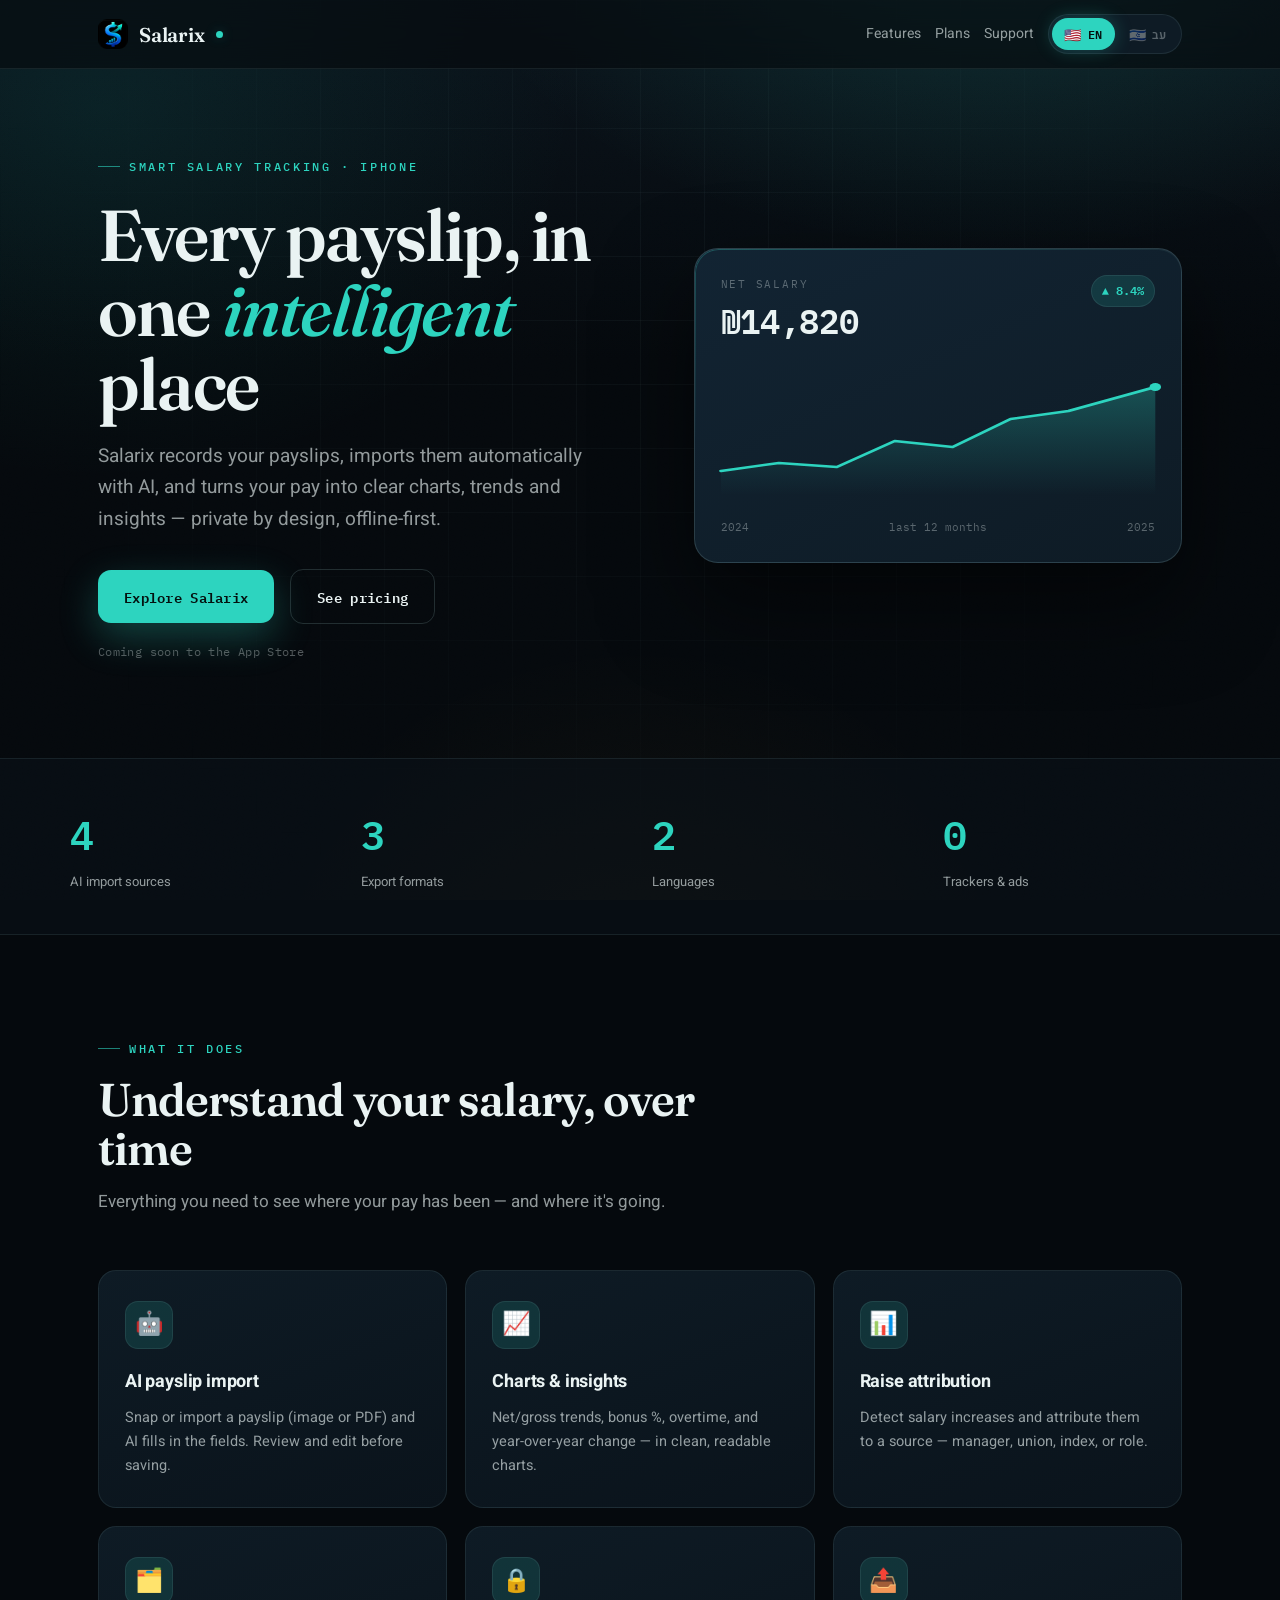
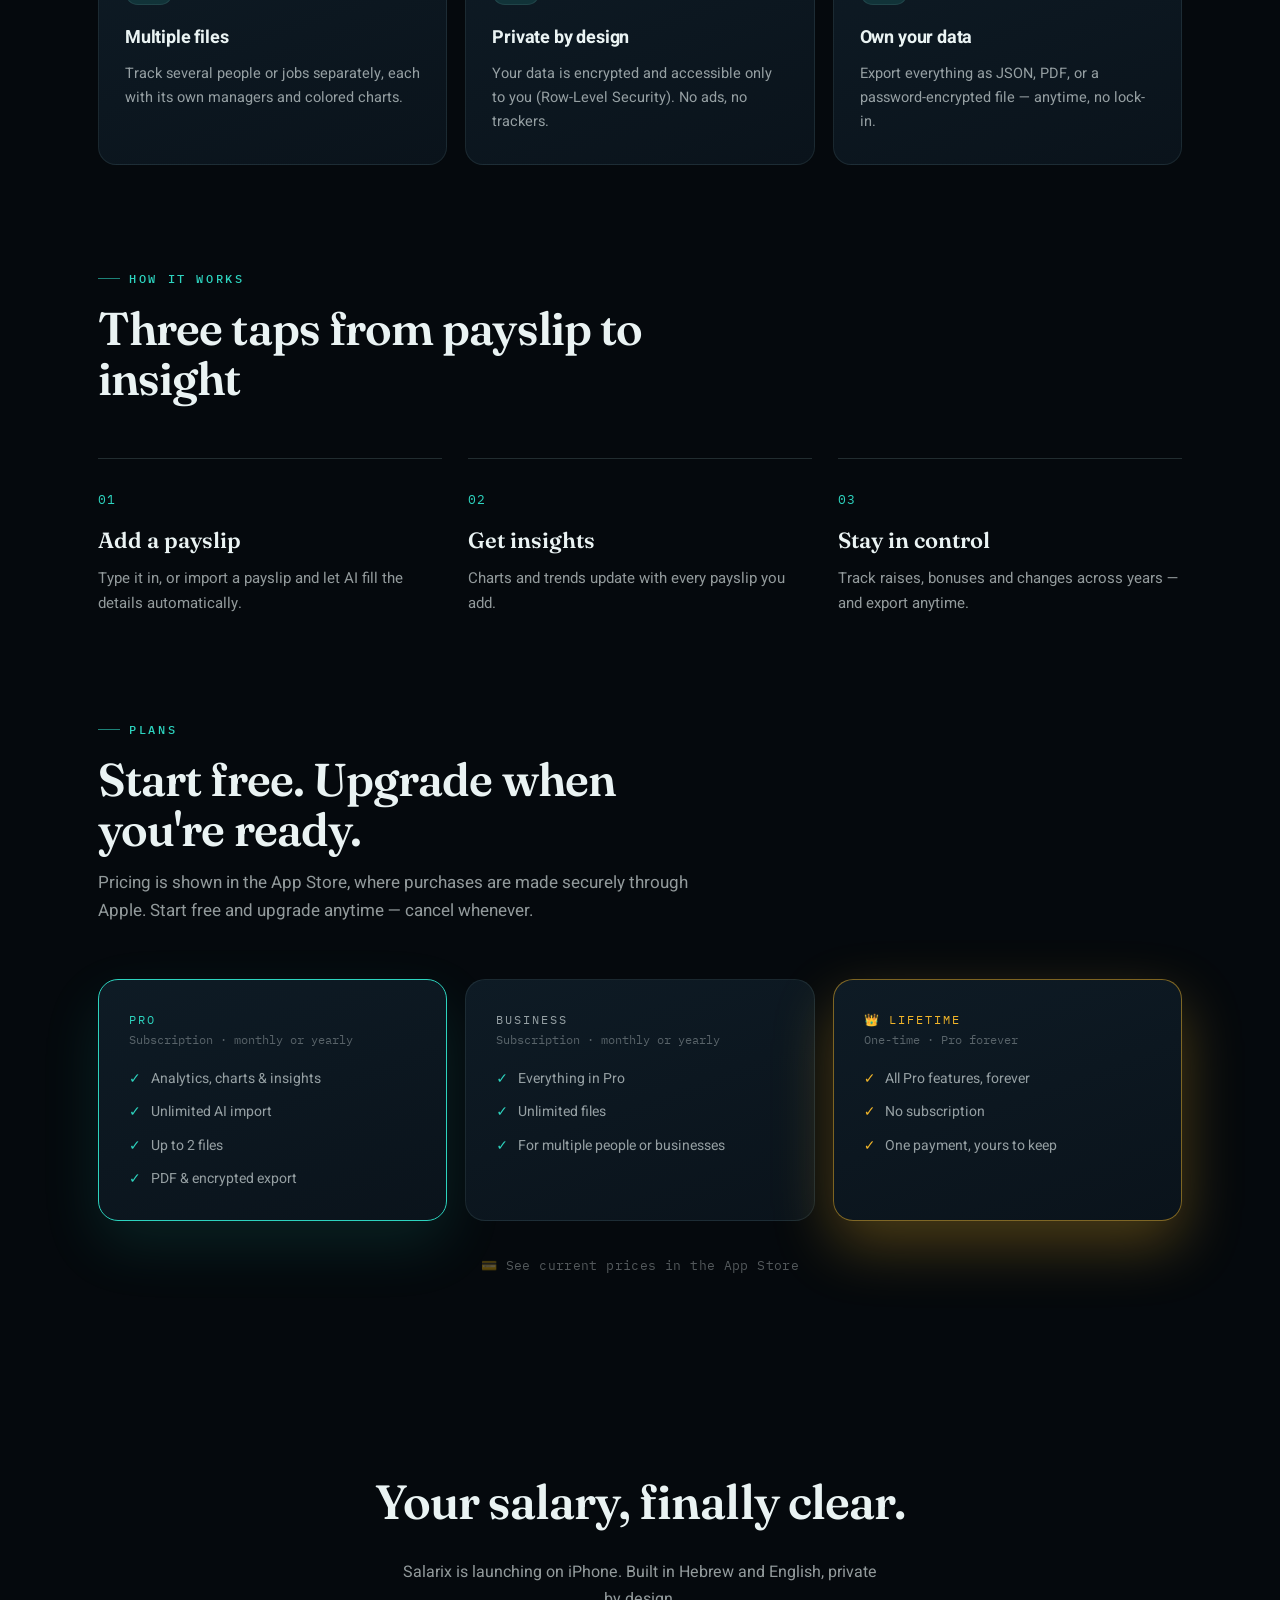
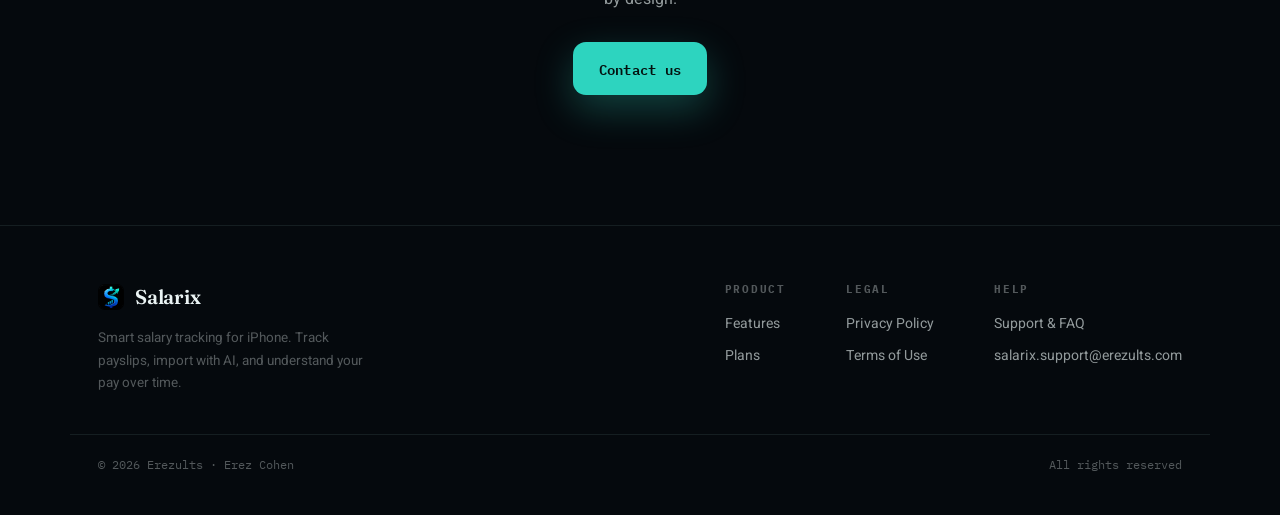
==== commit 08e2140c: "content: remove plan prices from site — pricing lives in the App Store Plans section keeps tier + fe" ====
--- a/index.html
+++ b/index.html
@@ -27,7 +27,7 @@
       </a>
       <div class="nav-actions">
         <a class="nav-link hide-sm" href="#features" data-en="Features" data-he="יכולות">Features</a>
-        <a class="nav-link hide-sm" href="#pricing" data-en="Pricing" data-he="מחירים">Pricing</a>
+        <a class="nav-link hide-sm" href="#pricing" data-en="Plans" data-he="תוכניות">Plans</a>
         <a class="nav-link hide-sm" href="/support.html" data-en="Support" data-he="תמיכה">Support</a>
         <div class="lang" role="group" aria-label="Language">
           <button data-lang="en"><span class="flag">🇺🇸</span>EN</button>
@@ -123,18 +123,18 @@
     </div>
   </section>
 
-  <!-- PRICING -->
+  <!-- PLANS -->
   <section class="section" id="pricing" style="padding-top:0">
     <div class="wrap">
       <div class="sec-head reveal">
-        <span class="kicker" data-en="Pricing" data-he="מחירים">Pricing</span>
-        <h2 data-en="Start free. Upgrade when it pays off." data-he="התחל בחינם. שדרג כשמשתלם.">Start free. Upgrade when it pays off.</h2>
-        <p data-en="Aggressive, honest pricing — billed securely through Apple. Cancel anytime." data-he="מחירים הוגנים ותחרותיים — חיוב מאובטח דרך Apple. ביטול בכל עת.">Aggressive, honest pricing — billed securely through Apple. Cancel anytime.</p>
+        <span class="kicker" data-en="Plans" data-he="תוכניות">Plans</span>
+        <h2 data-en="Start free. Upgrade when you're ready." data-he="התחל בחינם. שדרג כשתרצה.">Start free. Upgrade when you're ready.</h2>
+        <p data-en="Pricing is shown in the App Store, where purchases are made securely through Apple. Start free and upgrade anytime — cancel whenever." data-he="המחירים מוצגים ב-App Store, שם הרכישות מתבצעות באופן מאובטח דרך Apple. התחל בחינם ושדרג בכל עת — בטל מתי שתרצה.">Pricing is shown in the App Store, where purchases are made securely through Apple. Start free and upgrade anytime — cancel whenever.</p>
       </div>
       <div class="prices">
         <div class="price hot reveal">
           <div class="tier" data-en="Pro" data-he="Pro">Pro</div>
-          <div class="amt">$1.99</div><div class="per" data-en="/ month · or $9.99/yr" data-he="/ חודש · או $9.99 לשנה">/ month · or $9.99/yr</div>
+          <div class="per" data-en="Subscription · monthly or yearly" data-he="מנוי · חודשי או שנתי">Subscription · monthly or yearly</div>
           <ul>
             <li data-en="Analytics, charts & insights" data-he="אנליטיקה, גרפים ותובנות">Analytics, charts & insights</li>
             <li data-en="Unlimited AI import" data-he="ייבוא AI ללא הגבלה">Unlimited AI import</li>
@@ -144,7 +144,7 @@
         </div>
         <div class="price reveal" data-d="1">
           <div class="tier" data-en="Business" data-he="Business">Business</div>
-          <div class="amt">$4.99</div><div class="per" data-en="/ month · or $24.99/yr" data-he="/ חודש · או $24.99 לשנה">/ month · or $24.99/yr</div>
+          <div class="per" data-en="Subscription · monthly or yearly" data-he="מנוי · חודשי או שנתי">Subscription · monthly or yearly</div>
           <ul>
             <li data-en="Everything in Pro" data-he="כל מה שב-Pro">Everything in Pro</li>
             <li data-en="Unlimited files" data-he="תיקים ללא הגבלה">Unlimited files</li>
@@ -153,7 +153,7 @@
         </div>
         <div class="price life reveal" data-d="2">
           <div class="tier" data-en="👑 Lifetime" data-he="👑 לכל החיים">👑 Lifetime</div>
-          <div class="amt">$19.99</div><div class="per" data-en="one-time · Pro forever" data-he="תשלום חד-פעמי · Pro לתמיד">one-time · Pro forever</div>
+          <div class="per" data-en="One-time · Pro forever" data-he="חד-פעמי · Pro לתמיד">One-time · Pro forever</div>
           <ul>
             <li data-en="All Pro features, forever" data-he="כל יכולות Pro, לתמיד">All Pro features, forever</li>
             <li data-en="No subscription" data-he="בלי מנוי">No subscription</li>
@@ -161,6 +161,7 @@
           </ul>
         </div>
       </div>
+      <p class="reveal" style="text-align:center;margin-top:34px;font-family:var(--font-mono);font-size:13px;color:var(--faint);letter-spacing:.03em" data-en="💳 See current prices in the App Store" data-he="💳 לצפייה במחירים העדכניים — ב-App Store">💳 See current prices in the App Store</p>
     </div>
   </section>
 
@@ -184,7 +185,7 @@
         <div class="footer-col">
           <h4 data-en="Product" data-he="מוצר">Product</h4>
           <a href="#features" data-en="Features" data-he="יכולות">Features</a>
-          <a href="#pricing" data-en="Pricing" data-he="מחירים">Pricing</a>
+          <a href="#pricing" data-en="Plans" data-he="תוכניות">Plans</a>
         </div>
         <div class="footer-col">
           <h4 data-en="Legal" data-he="משפטי">Legal</h4>
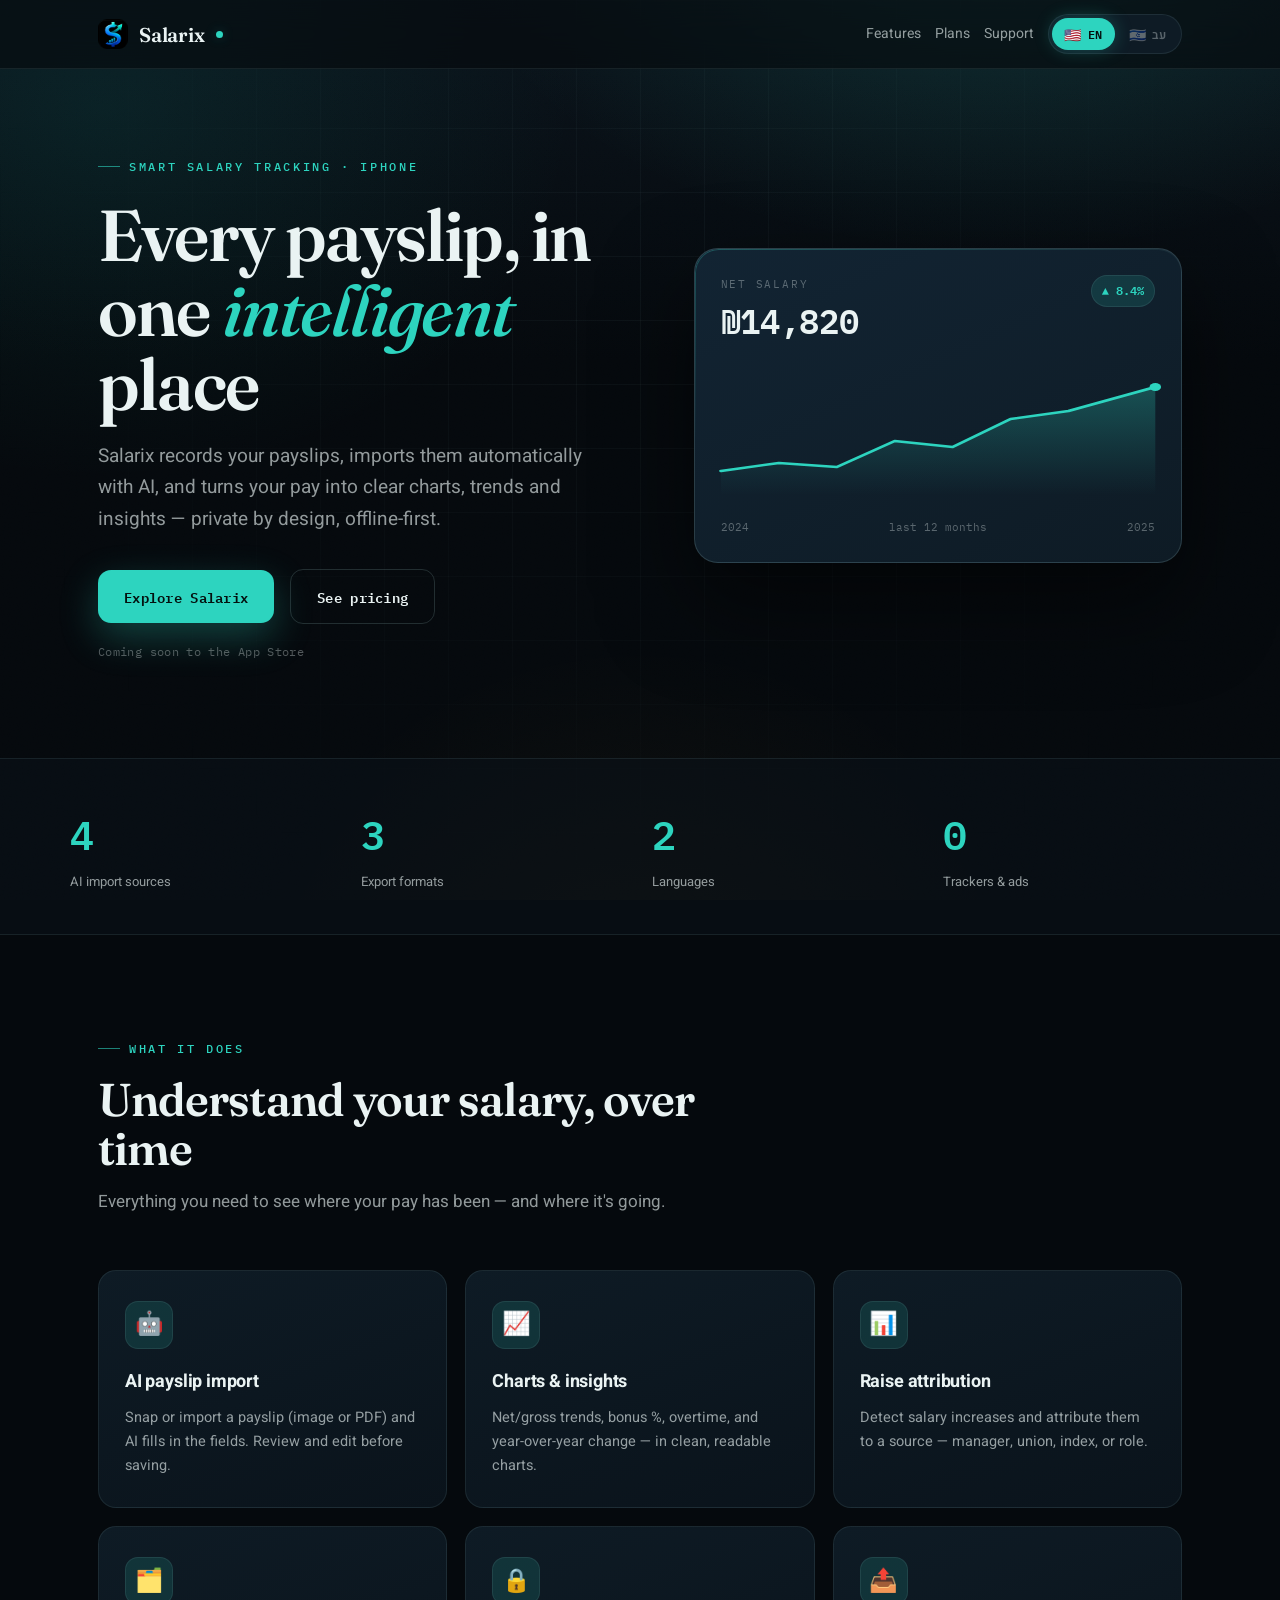
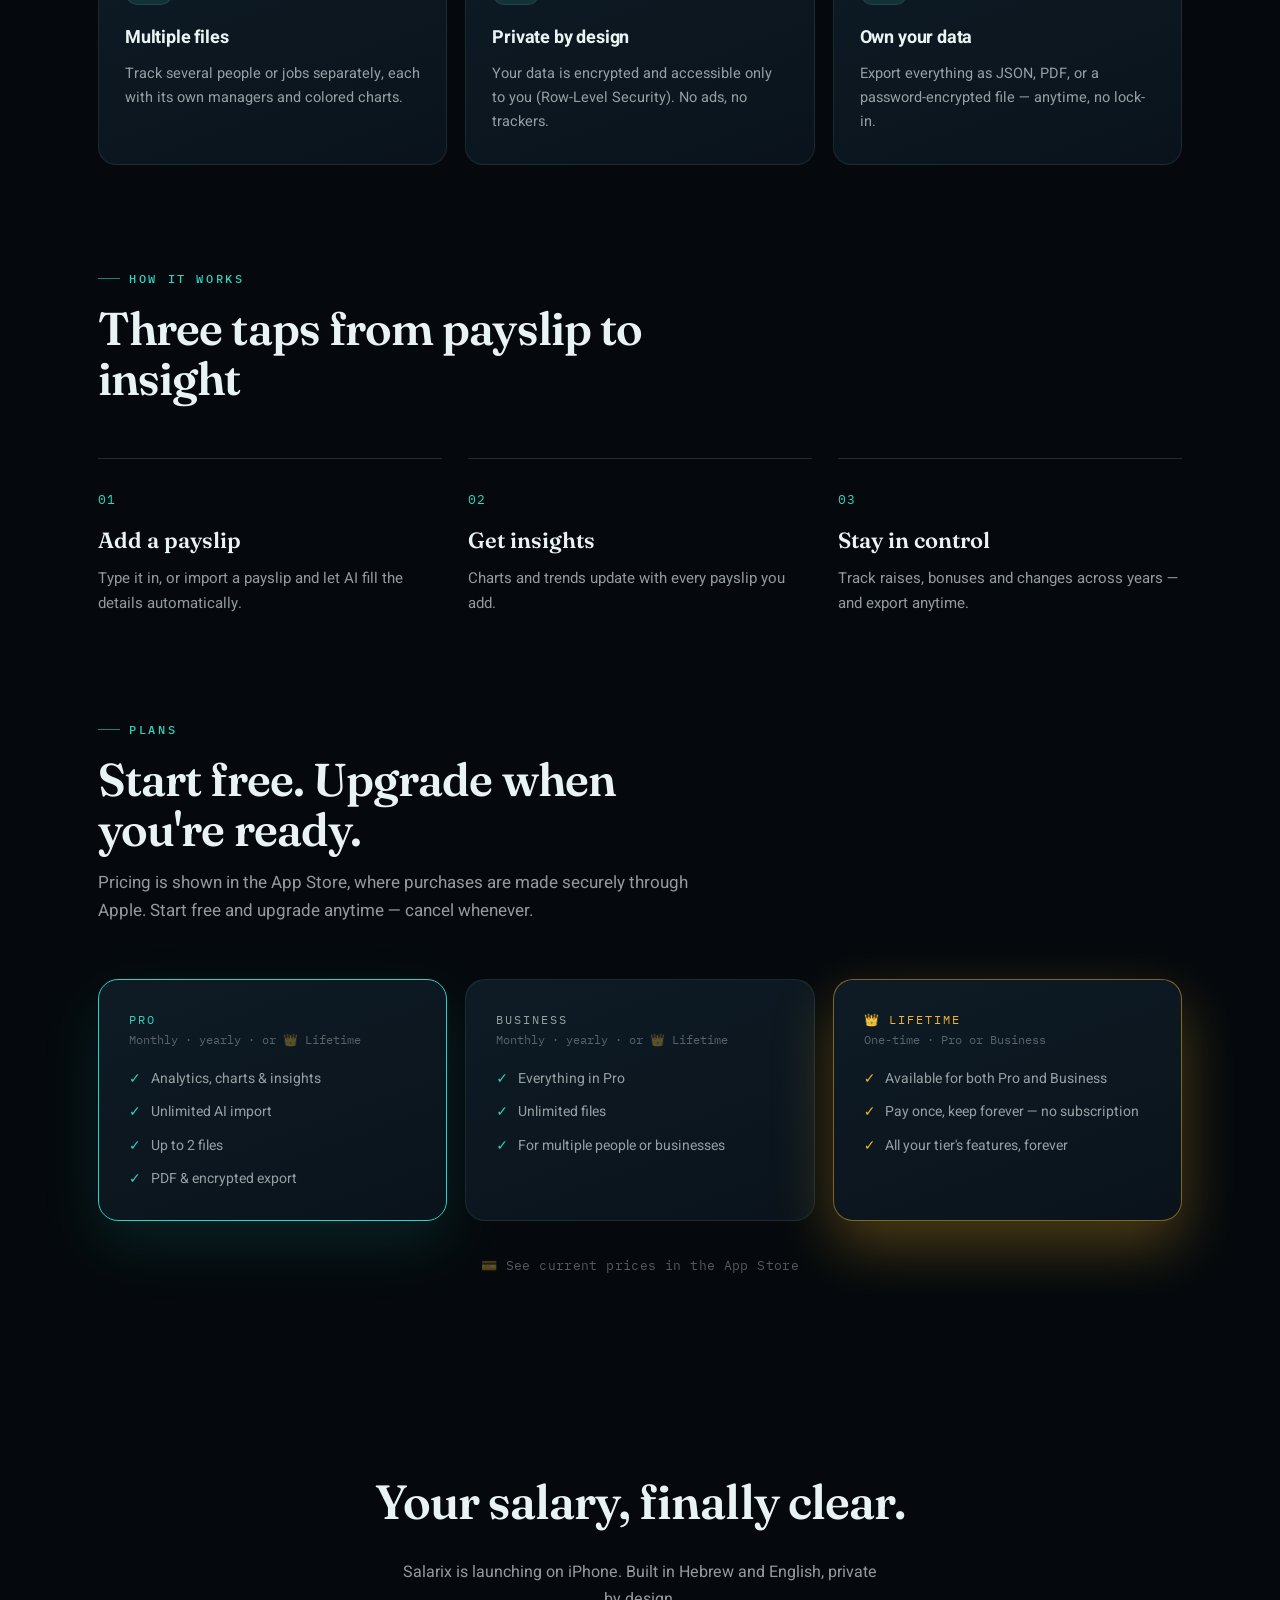
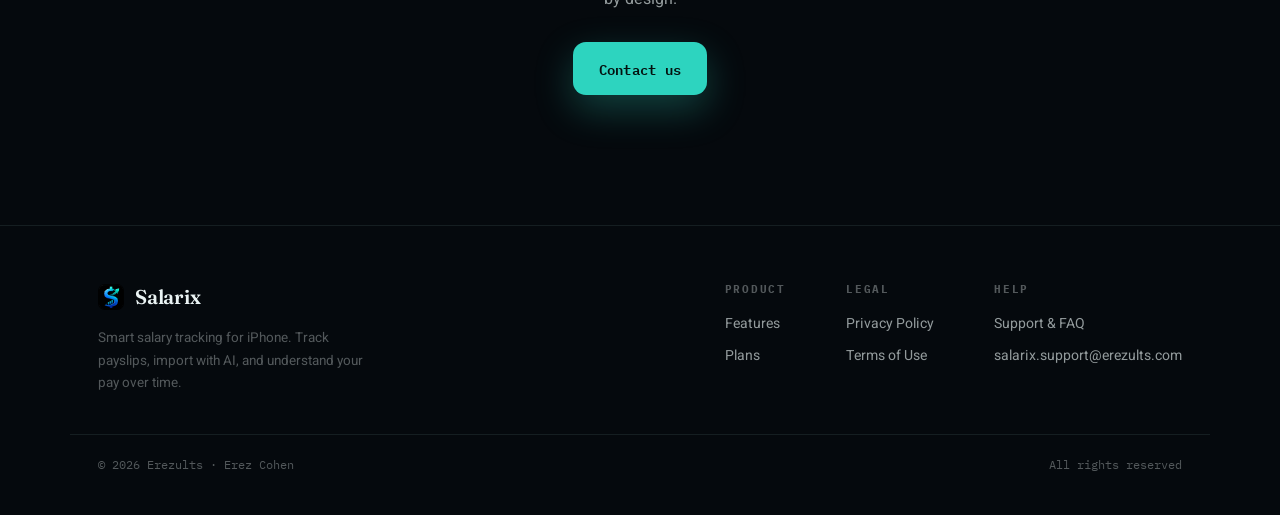
==== commit 4b789218: "content: clarify Lifetime exists for both Pro and Business Co-Authored-By: Claude Opus 4.8 <noreply@" ====
--- a/index.html
+++ b/index.html
@@ -134,7 +134,7 @@
       <div class="prices">
         <div class="price hot reveal">
           <div class="tier" data-en="Pro" data-he="Pro">Pro</div>
-          <div class="per" data-en="Subscription · monthly or yearly" data-he="מנוי · חודשי או שנתי">Subscription · monthly or yearly</div>
+          <div class="per" data-en="Monthly · yearly · or 👑 Lifetime" data-he="חודשי · שנתי · או 👑 לכל החיים">Monthly · yearly · or 👑 Lifetime</div>
           <ul>
             <li data-en="Analytics, charts & insights" data-he="אנליטיקה, גרפים ותובנות">Analytics, charts & insights</li>
             <li data-en="Unlimited AI import" data-he="ייבוא AI ללא הגבלה">Unlimited AI import</li>
@@ -144,7 +144,7 @@
         </div>
         <div class="price reveal" data-d="1">
           <div class="tier" data-en="Business" data-he="Business">Business</div>
-          <div class="per" data-en="Subscription · monthly or yearly" data-he="מנוי · חודשי או שנתי">Subscription · monthly or yearly</div>
+          <div class="per" data-en="Monthly · yearly · or 👑 Lifetime" data-he="חודשי · שנתי · או 👑 לכל החיים">Monthly · yearly · or 👑 Lifetime</div>
           <ul>
             <li data-en="Everything in Pro" data-he="כל מה שב-Pro">Everything in Pro</li>
             <li data-en="Unlimited files" data-he="תיקים ללא הגבלה">Unlimited files</li>
@@ -153,11 +153,11 @@
         </div>
         <div class="price life reveal" data-d="2">
           <div class="tier" data-en="👑 Lifetime" data-he="👑 לכל החיים">👑 Lifetime</div>
-          <div class="per" data-en="One-time · Pro forever" data-he="חד-פעמי · Pro לתמיד">One-time · Pro forever</div>
+          <div class="per" data-en="One-time · Pro or Business" data-he="חד-פעמי · Pro או Business">One-time · Pro or Business</div>
           <ul>
-            <li data-en="All Pro features, forever" data-he="כל יכולות Pro, לתמיד">All Pro features, forever</li>
-            <li data-en="No subscription" data-he="בלי מנוי">No subscription</li>
-            <li data-en="One payment, yours to keep" data-he="תשלום אחד, שלך לתמיד">One payment, yours to keep</li>
+            <li data-en="Available for both Pro and Business" data-he="זמין גם ל-Pro וגם ל-Business">Available for both Pro and Business</li>
+            <li data-en="Pay once, keep forever — no subscription" data-he="תשלום אחד, שלך לתמיד — בלי מנוי">Pay once, keep forever — no subscription</li>
+            <li data-en="All your tier's features, forever" data-he="כל יכולות הרמה שלך, לתמיד">All your tier's features, forever</li>
           </ul>
         </div>
       </div>
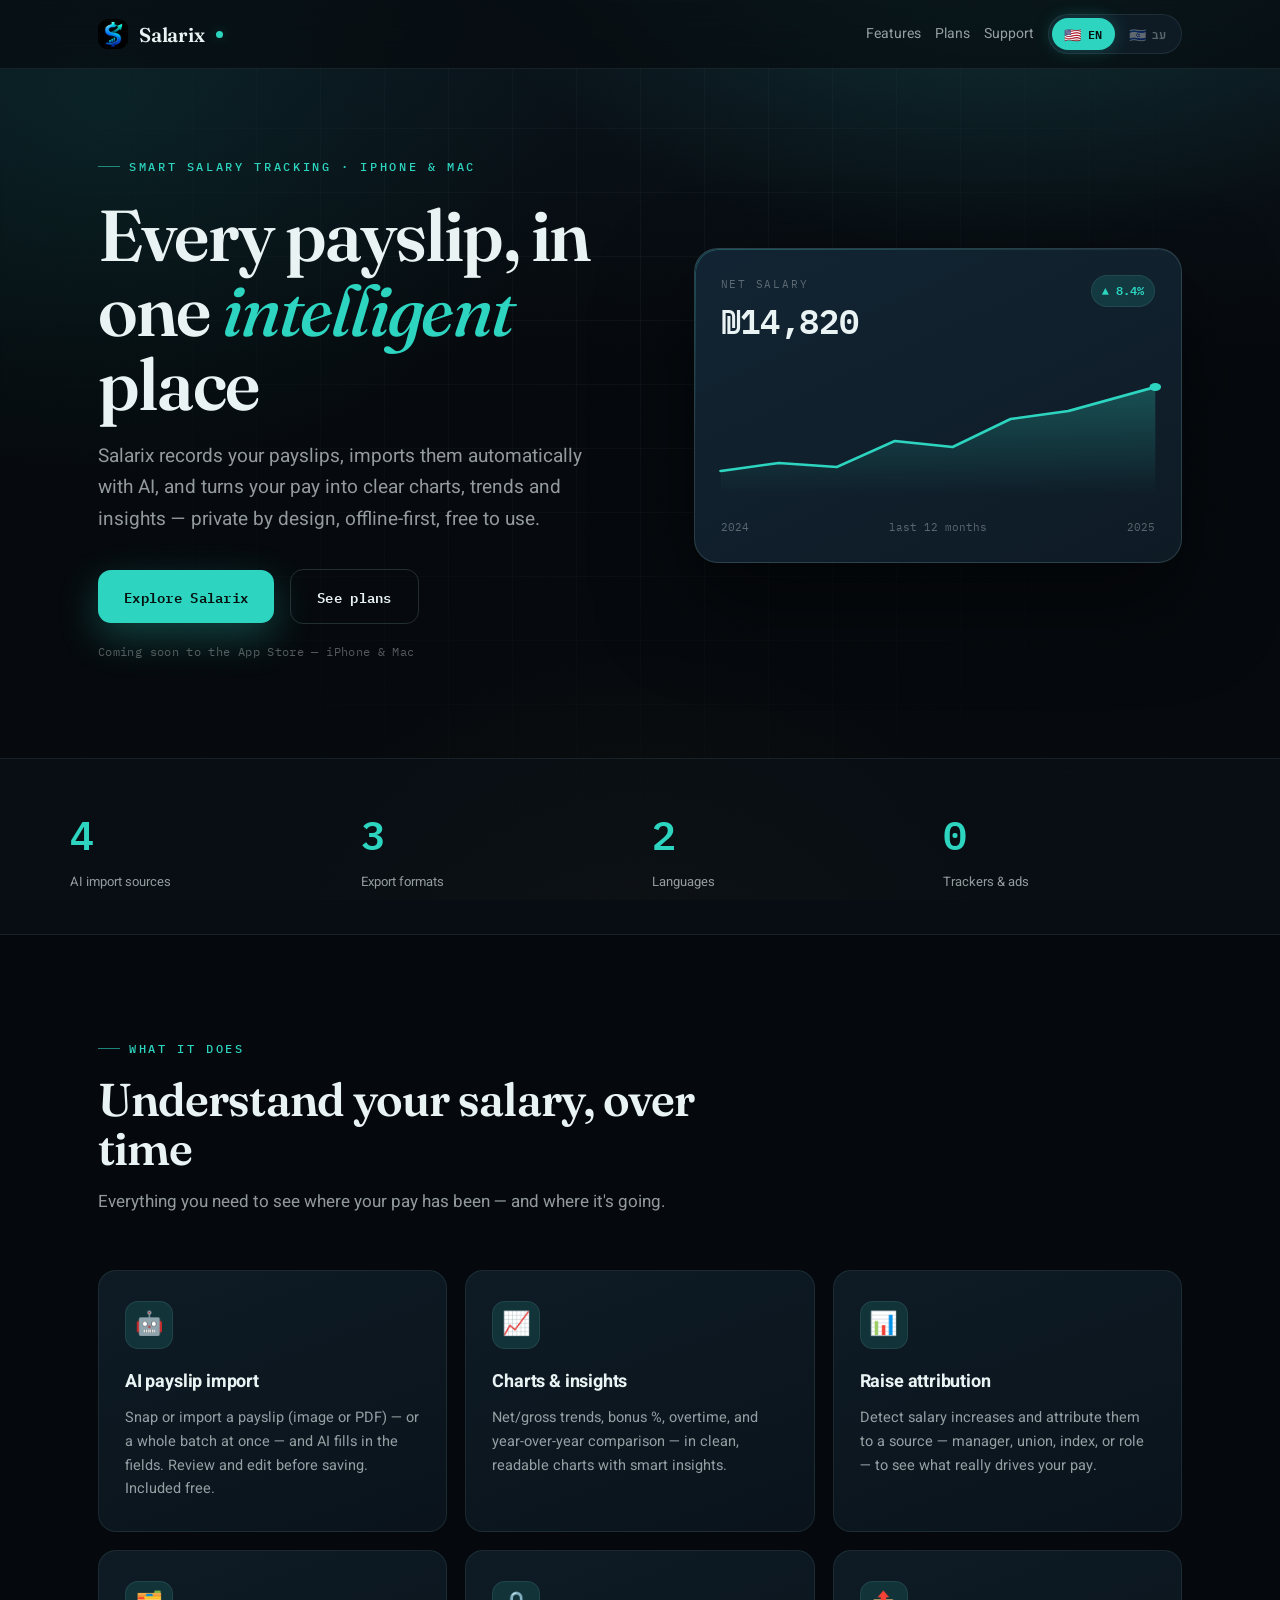
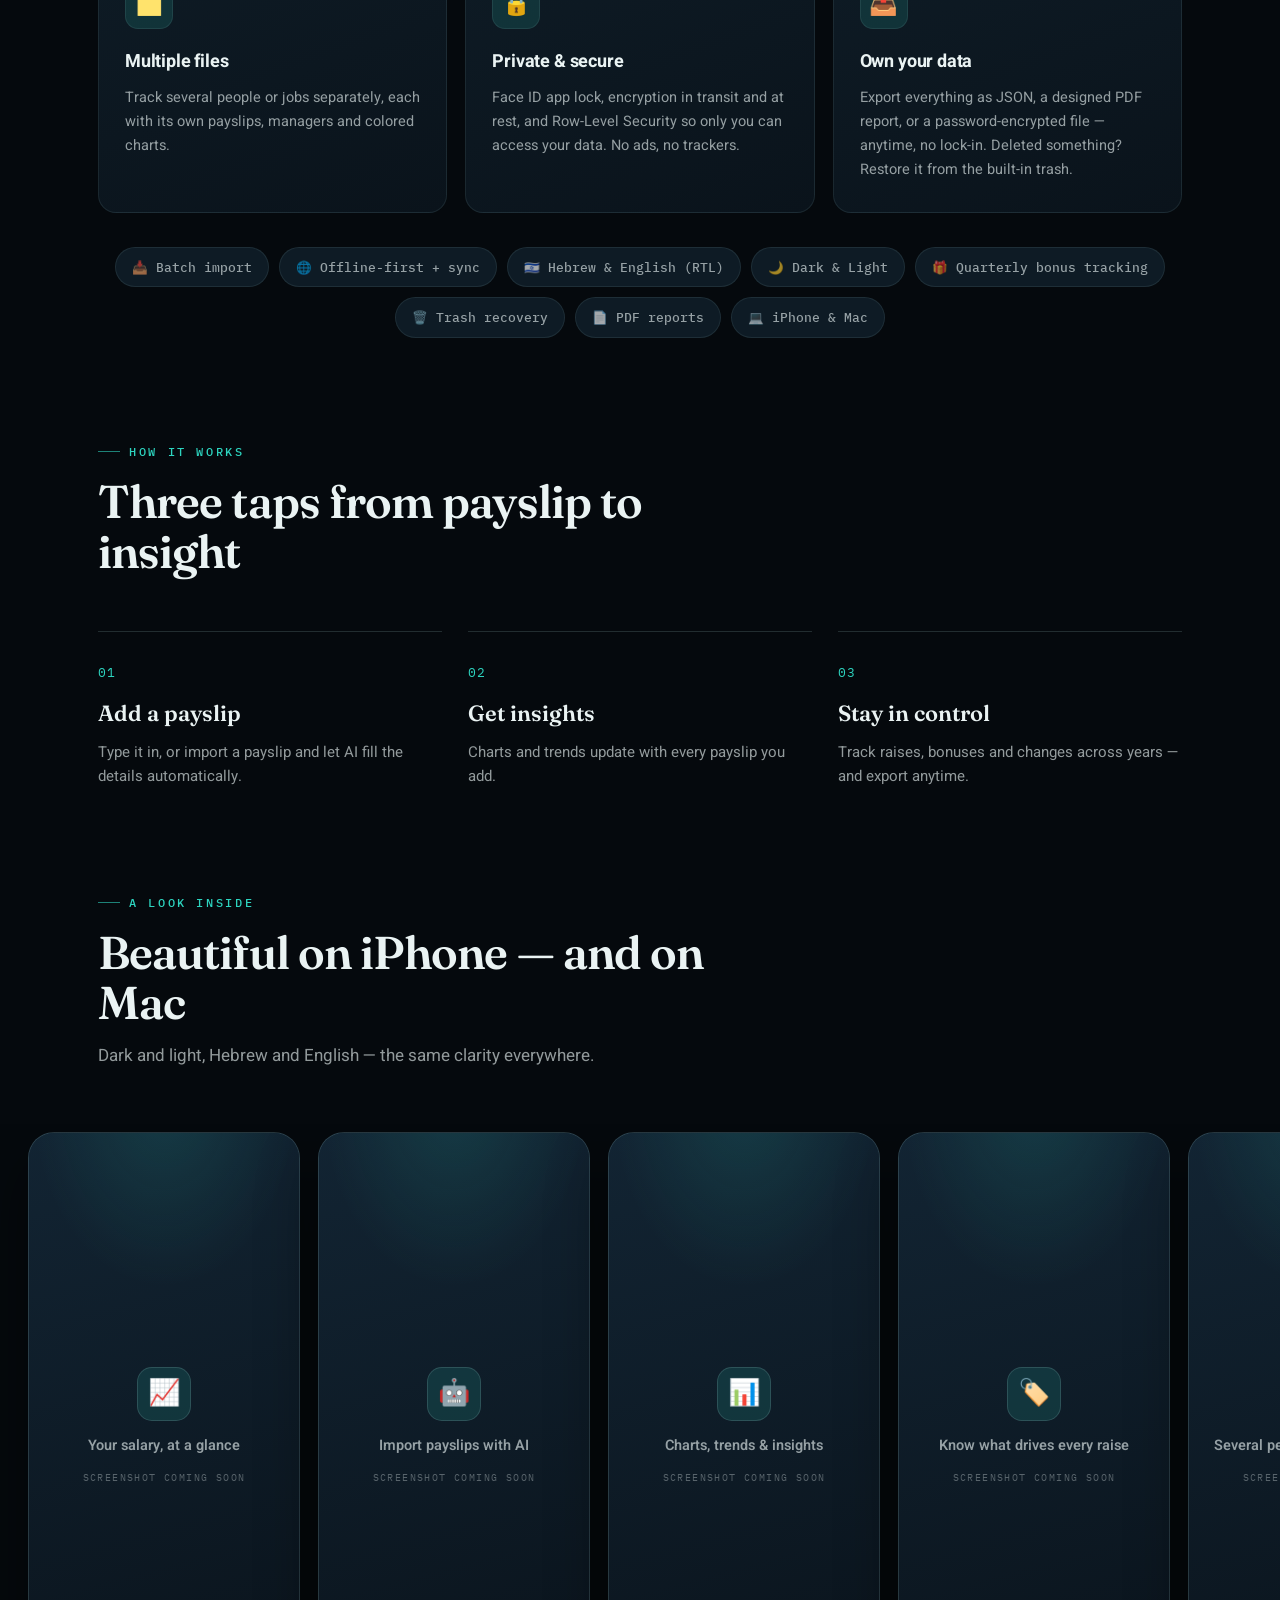
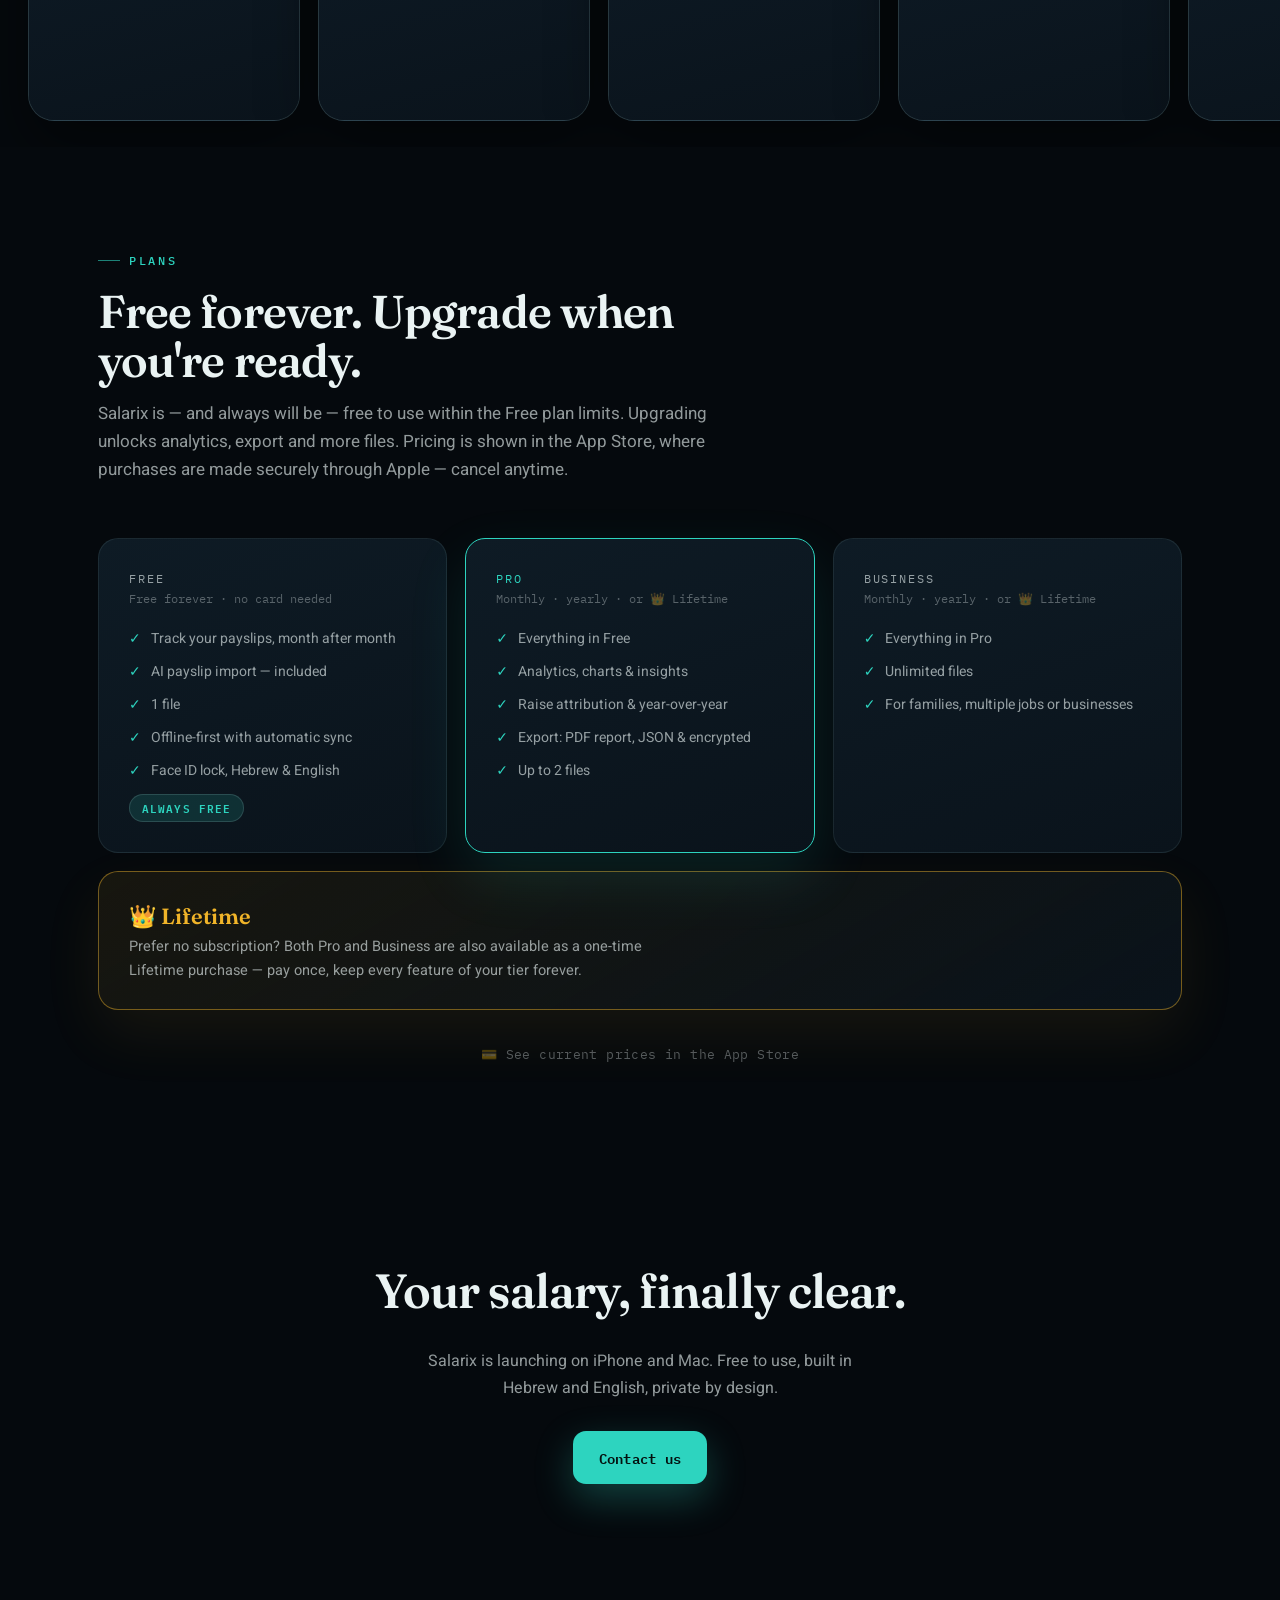
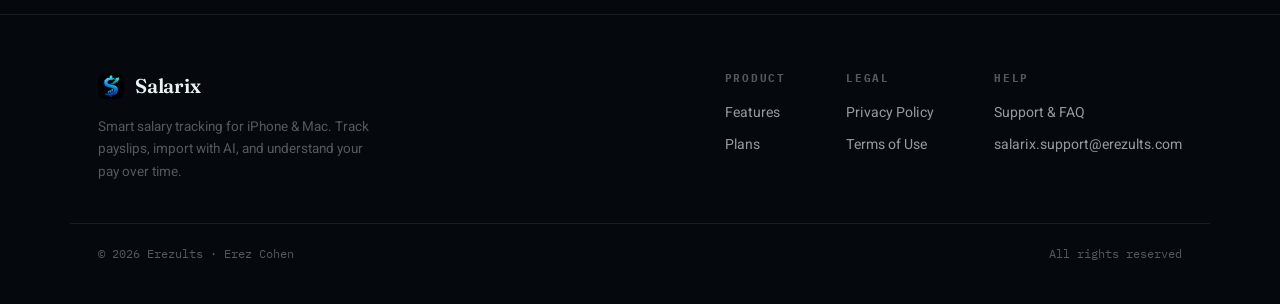
==== commit d8f918e9: "marketing refresh: free-forever plan, screens gallery placeholders, current feature set - Plans: add" ====
--- a/index.html
+++ b/index.html
@@ -4,9 +4,9 @@
   <meta charset="UTF-8">
   <meta name="viewport" content="width=device-width, initial-scale=1.0">
   <title data-en="Salarix — Smart Salary Tracker" data-he="Salarix — מעקב שכר חכם">Salarix — Smart Salary Tracker</title>
-  <meta name="description" content="Salarix tracks your payslips, imports them with AI, and turns your salary into clear charts and insights. iPhone.">
+  <meta name="description" content="Salarix tracks your payslips, imports them with AI, and turns your salary into clear charts and insights. Free to use — for iPhone & Mac.">
   <meta property="og:title" content="Salarix — Smart Salary Tracker">
-  <meta property="og:description" content="Track payslips, import with AI, and understand your salary over time.">
+  <meta property="og:description" content="Track payslips, import with AI, and understand your salary over time. Free to use — for iPhone & Mac.">
   <meta property="og:url" content="https://salarix.erezults.com">
   <meta property="og:type" content="website">
   <link rel="icon" type="image/png" href="images/app-icon.png">
@@ -41,14 +41,15 @@
   <header class="hero">
     <div class="wrap hero-grid">
       <div>
-        <span class="kicker reveal" data-en="Smart salary tracking · iPhone" data-he="מעקב שכר חכם · אייפון">Smart salary tracking · iPhone</span>
+        <span class="kicker reveal" data-en="Smart salary tracking · iPhone &amp; Mac" data-he="מעקב שכר חכם · אייפון ומק">Smart salary tracking · iPhone &amp; Mac</span>
         <h1 class="reveal" data-d="1" data-en="Every payslip, in one <em>intelligent</em> place" data-he="כל תלוש שכר, במקום <em>אחד וחכם</em>">Every payslip, in one <em>intelligent</em> place</h1>
-        <p class="lead reveal" data-d="2" data-en="Salarix records your payslips, imports them automatically with AI, and turns your pay into clear charts, trends and insights — private by design, offline-first." data-he="Salarix מתעד את תלושי השכר שלך, מייבא אותם אוטומטית בעזרת AI, והופך את השכר לגרפים, מגמות ותובנות ברורות — פרטי לחלוטין, offline-first.">Salarix records your payslips, imports them automatically with AI, and turns your pay into clear charts, trends and insights — private by design, offline-first.</p>
+        <p class="lead reveal" data-d="2" data-en="Salarix records your payslips, imports them automatically with AI, and turns your pay into clear charts, trends and insights — private by design, offline-first, free to use." data-he="Salarix מתעד את תלושי השכר שלך, מייבא אותם אוטומטית בעזרת AI, והופך את השכר לגרפים, מגמות ותובנות ברורות — פרטי לחלוטין, offline-first, וחינמי לשימוש.">Salarix records your payslips, imports them automatically with AI, and turns your pay into clear charts, trends and insights — private by design, offline-first, free to use.</p>
         <div class="hero-cta reveal" data-d="3">
           <a class="btn btn-primary" href="#features" data-en="Explore Salarix" data-he="גלה את Salarix">Explore Salarix</a>
-          <a class="btn btn-ghost" href="#pricing" data-en="See pricing" data-he="ראה מחירים">See pricing</a>
-        </div>
-        <p class="hero-note reveal" data-d="4" data-en="Coming soon to the App Store" data-he="בקרוב ב-App Store">Coming soon to the App Store</p>
+          <a class="btn btn-ghost" href="#pricing" data-en="See plans" data-he="לתוכניות">See plans</a>
+        </div>
+        <!-- At launch: replace with the App Store download badge + listing link (see salarix-website-launch-todos) -->
+        <p class="hero-note reveal" data-d="4" data-en="Coming soon to the App Store — iPhone &amp; Mac" data-he="בקרוב ב-App Store — לאייפון ולמק">Coming soon to the App Store — iPhone &amp; Mac</p>
       </div>
 
       <div class="reveal" data-d="2">
@@ -98,12 +99,22 @@
         <p data-en="Everything you need to see where your pay has been — and where it's going." data-he="כל מה שצריך כדי לראות לאן השכר שלך הלך — ולאן הוא הולך.">Everything you need to see where your pay has been — and where it's going.</p>
       </div>
       <div class="features">
-        <div class="feature reveal"><div class="ico">🤖</div><h3 data-en="AI payslip import" data-he="ייבוא AI">AI payslip import</h3><p data-en="Snap or import a payslip (image or PDF) and AI fills in the fields. Review and edit before saving." data-he="צלם או ייבא תלוש (תמונה או PDF) וה-AI ממלא את השדות. אמת וערוך לפני שמירה.">Snap or import a payslip (image or PDF) and AI fills in the fields. Review and edit before saving.</p></div>
-        <div class="feature reveal" data-d="1"><div class="ico">📈</div><h3 data-en="Charts & insights" data-he="גרפים ותובנות">Charts & insights</h3><p data-en="Net/gross trends, bonus %, overtime, and year-over-year change — in clean, readable charts." data-he="מגמות נטו/ברוטו, אחוז בונוס, שעות נוספות ושינוי שנתי — בגרפים ברורים וקריאים.">Net/gross trends, bonus %, overtime, and year-over-year change — in clean, readable charts.</p></div>
-        <div class="feature reveal" data-d="2"><div class="ico">📊</div><h3 data-en="Raise attribution" data-he="ייחוס העלאות">Raise attribution</h3><p data-en="Detect salary increases and attribute them to a source — manager, union, index, or role." data-he="זהה העלאות שכר וייחס אותן למקור — מנהל, ועד, מדד או תפקיד.">Detect salary increases and attribute them to a source — manager, union, index, or role.</p></div>
-        <div class="feature reveal"><div class="ico">🗂️</div><h3 data-en="Multiple files" data-he="ריבוי תיקים">Multiple files</h3><p data-en="Track several people or jobs separately, each with its own managers and colored charts." data-he="עקוב אחר כמה אנשים או עבודות בנפרד, כל אחד עם מנהלים וגרפים צבעוניים משלו.">Track several people or jobs separately, each with its own managers and colored charts.</p></div>
-        <div class="feature reveal" data-d="1"><div class="ico">🔒</div><h3 data-en="Private by design" data-he="פרטי לחלוטין">Private by design</h3><p data-en="Your data is encrypted and accessible only to you (Row-Level Security). No ads, no trackers." data-he="הנתונים מוצפנים ונגישים רק לך (Row-Level Security). בלי פרסומות, בלי מעקב.">Your data is encrypted and accessible only to you (Row-Level Security). No ads, no trackers.</p></div>
-        <div class="feature reveal" data-d="2"><div class="ico">📤</div><h3 data-en="Own your data" data-he="הנתונים שלך">Own your data</h3><p data-en="Export everything as JSON, PDF, or a password-encrypted file — anytime, no lock-in." data-he="ייצא הכול כ-JSON, PDF או קובץ מוצפן בסיסמה — בכל עת, בלי נעילה.">Export everything as JSON, PDF, or a password-encrypted file — anytime, no lock-in.</p></div>
+        <div class="feature reveal"><div class="ico">🤖</div><h3 data-en="AI payslip import" data-he="ייבוא AI">AI payslip import</h3><p data-en="Snap or import a payslip (image or PDF) — or a whole batch at once — and AI fills in the fields. Review and edit before saving. Included free." data-he="צלם או ייבא תלוש (תמונה או PDF) — או כמה תלושים בבת אחת — וה-AI ממלא את השדות. אמת וערוך לפני שמירה. כלול בחינם.">Snap or import a payslip (image or PDF) — or a whole batch at once — and AI fills in the fields. Review and edit before saving. Included free.</p></div>
+        <div class="feature reveal" data-d="1"><div class="ico">📈</div><h3 data-en="Charts & insights" data-he="גרפים ותובנות">Charts & insights</h3><p data-en="Net/gross trends, bonus %, overtime, and year-over-year comparison — in clean, readable charts with smart insights." data-he="מגמות נטו/ברוטו, אחוז בונוס, שעות נוספות והשוואה שנה-מול-שנה — בגרפים ברורים עם תובנות חכמות.">Net/gross trends, bonus %, overtime, and year-over-year comparison — in clean, readable charts with smart insights.</p></div>
+        <div class="feature reveal" data-d="2"><div class="ico">📊</div><h3 data-en="Raise attribution" data-he="ייחוס העלאות">Raise attribution</h3><p data-en="Detect salary increases and attribute them to a source — manager, union, index, or role — to see what really drives your pay." data-he="זהה העלאות שכר וייחס אותן למקור — מנהל, ועד, מדד או תפקיד — כדי לראות מה באמת מניע את השכר שלך.">Detect salary increases and attribute them to a source — manager, union, index, or role — to see what really drives your pay.</p></div>
+        <div class="feature reveal"><div class="ico">🗂️</div><h3 data-en="Multiple files" data-he="ריבוי תיקים">Multiple files</h3><p data-en="Track several people or jobs separately, each with its own payslips, managers and colored charts." data-he="עקוב אחר כמה אנשים או עבודות בנפרד, כל אחד עם תלושים, מנהלים וגרפים צבעוניים משלו.">Track several people or jobs separately, each with its own payslips, managers and colored charts.</p></div>
+        <div class="feature reveal" data-d="1"><div class="ico">🔒</div><h3 data-en="Private & secure" data-he="פרטי ומאובטח">Private & secure</h3><p data-en="Face ID app lock, encryption in transit and at rest, and Row-Level Security so only you can access your data. No ads, no trackers." data-he="נעילת אפליקציה עם Face ID, הצפנה בהעברה ובמנוחה, ו-Row-Level Security כך שרק אתה ניגש לנתונים. בלי פרסומות, בלי טראקרים.">Face ID app lock, encryption in transit and at rest, and Row-Level Security so only you can access your data. No ads, no trackers.</p></div>
+        <div class="feature reveal" data-d="2"><div class="ico">📤</div><h3 data-en="Own your data" data-he="הנתונים שלך">Own your data</h3><p data-en="Export everything as JSON, a designed PDF report, or a password-encrypted file — anytime, no lock-in. Deleted something? Restore it from the built-in trash." data-he="ייצא הכול כ-JSON, דוח PDF מעוצב, או קובץ מוצפן בסיסמה — בכל עת, בלי נעילה. מחקת בטעות? שחזר מסל המיחזור המובנה.">Export everything as JSON, a designed PDF report, or a password-encrypted file — anytime, no lock-in. Deleted something? Restore it from the built-in trash.</p></div>
+      </div>
+      <div class="chips reveal">
+        <span class="chip" data-en="📥 Batch import" data-he="📥 ייבוא מרובה">📥 Batch import</span>
+        <span class="chip" data-en="🌐 Offline-first + sync" data-he="🌐 Offline-first + סנכרון">🌐 Offline-first + sync</span>
+        <span class="chip" data-en="🇮🇱 Hebrew &amp; English (RTL)" data-he="🇮🇱 עברית ואנגלית (RTL)">🇮🇱 Hebrew &amp; English (RTL)</span>
+        <span class="chip" data-en="🌙 Dark &amp; Light" data-he="🌙 כהה ובהיר">🌙 Dark &amp; Light</span>
+        <span class="chip" data-en="🎁 Quarterly bonus tracking" data-he="🎁 מעקב בונוס רבעוני">🎁 Quarterly bonus tracking</span>
+        <span class="chip" data-en="🗑️ Trash recovery" data-he="🗑️ שחזור מסל מיחזור">🗑️ Trash recovery</span>
+        <span class="chip" data-en="📄 PDF reports" data-he="📄 דוחות PDF">📄 PDF reports</span>
+        <span class="chip" data-en="💻 iPhone &amp; Mac" data-he="💻 אייפון ומק">💻 iPhone &amp; Mac</span>
       </div>
     </div>
   </section>
@@ -123,42 +134,91 @@
     </div>
   </section>
 
+  <!-- SCREENS GALLERY — App Store canvas shots. Drop the generated images into
+       images/store/en/ and images/store/he/ with the filenames below and the
+       placeholders below will be replaced automatically. -->
+  <section class="section" id="screens" style="padding-top:0">
+    <div class="wrap">
+      <div class="sec-head reveal">
+        <span class="kicker" data-en="A look inside" data-he="מבט מבפנים">A look inside</span>
+        <h2 data-en="Beautiful on iPhone — and on Mac" data-he="יפה באייפון — וגם במק">Beautiful on iPhone — and on Mac</h2>
+        <p data-en="Dark and light, Hebrew and English — the same clarity everywhere." data-he="כהה ובהיר, עברית ואנגלית — אותה בהירות בכל מקום.">Dark and light, Hebrew and English — the same clarity everywhere.</p>
+      </div>
+    </div>
+    <div class="gallery reveal" role="list" aria-label="App Store screenshots">
+      <figure class="canvas-shot ph" role="listitem">
+        <img data-src-en="images/store/en/1-dashboard.png" data-src-he="images/store/he/1-dashboard.png" src="images/store/en/1-dashboard.png" alt="Salarix dashboard with salary chart" loading="lazy">
+        <figcaption class="ph-cap"><span class="ph-ico">📈</span><span class="ph-txt" data-en="Your salary, at a glance" data-he="השכר שלך, במבט אחד">Your salary, at a glance</span><span class="ph-note" data-en="Screenshot coming soon" data-he="צילום מסך בקרוב">Screenshot coming soon</span></figcaption>
+      </figure>
+      <figure class="canvas-shot ph" role="listitem">
+        <img data-src-en="images/store/en/2-ai-import.png" data-src-he="images/store/he/2-ai-import.png" src="images/store/en/2-ai-import.png" alt="AI payslip import" loading="lazy">
+        <figcaption class="ph-cap"><span class="ph-ico">🤖</span><span class="ph-txt" data-en="Import payslips with AI" data-he="ייבוא תלושים עם AI">Import payslips with AI</span><span class="ph-note" data-en="Screenshot coming soon" data-he="צילום מסך בקרוב">Screenshot coming soon</span></figcaption>
+      </figure>
+      <figure class="canvas-shot ph" role="listitem">
+        <img data-src-en="images/store/en/3-analytics.png" data-src-he="images/store/he/3-analytics.png" src="images/store/en/3-analytics.png" alt="Analytics charts and insights" loading="lazy">
+        <figcaption class="ph-cap"><span class="ph-ico">📊</span><span class="ph-txt" data-en="Charts, trends & insights" data-he="גרפים, מגמות ותובנות">Charts, trends & insights</span><span class="ph-note" data-en="Screenshot coming soon" data-he="צילום מסך בקרוב">Screenshot coming soon</span></figcaption>
+      </figure>
+      <figure class="canvas-shot ph" role="listitem">
+        <img data-src-en="images/store/en/4-attribution.png" data-src-he="images/store/he/4-attribution.png" src="images/store/en/4-attribution.png" alt="Raise attribution" loading="lazy">
+        <figcaption class="ph-cap"><span class="ph-ico">🏷️</span><span class="ph-txt" data-en="Know what drives every raise" data-he="דע מה מניע כל העלאה">Know what drives every raise</span><span class="ph-note" data-en="Screenshot coming soon" data-he="צילום מסך בקרוב">Screenshot coming soon</span></figcaption>
+      </figure>
+      <figure class="canvas-shot ph" role="listitem">
+        <img data-src-en="images/store/en/5-files.png" data-src-he="images/store/he/5-files.png" src="images/store/en/5-files.png" alt="Multiple files" loading="lazy">
+        <figcaption class="ph-cap"><span class="ph-ico">🗂️</span><span class="ph-txt" data-en="Several people or jobs, separately" data-he="כמה אנשים או עבודות, בנפרד">Several people or jobs, separately</span><span class="ph-note" data-en="Screenshot coming soon" data-he="צילום מסך בקרוב">Screenshot coming soon</span></figcaption>
+      </figure>
+      <figure class="canvas-shot ph" role="listitem">
+        <img data-src-en="images/store/en/6-security.png" data-src-he="images/store/he/6-security.png" src="images/store/en/6-security.png" alt="Privacy and Face ID lock" loading="lazy">
+        <figcaption class="ph-cap"><span class="ph-ico">🔒</span><span class="ph-txt" data-en="Private, locked with Face ID" data-he="פרטי, נעול עם Face ID">Private, locked with Face ID</span><span class="ph-note" data-en="Screenshot coming soon" data-he="צילום מסך בקרוב">Screenshot coming soon</span></figcaption>
+      </figure>
+    </div>
+  </section>
+
   <!-- PLANS -->
   <section class="section" id="pricing" style="padding-top:0">
     <div class="wrap">
       <div class="sec-head reveal">
         <span class="kicker" data-en="Plans" data-he="תוכניות">Plans</span>
-        <h2 data-en="Start free. Upgrade when you're ready." data-he="התחל בחינם. שדרג כשתרצה.">Start free. Upgrade when you're ready.</h2>
-        <p data-en="Pricing is shown in the App Store, where purchases are made securely through Apple. Start free and upgrade anytime — cancel whenever." data-he="המחירים מוצגים ב-App Store, שם הרכישות מתבצעות באופן מאובטח דרך Apple. התחל בחינם ושדרג בכל עת — בטל מתי שתרצה.">Pricing is shown in the App Store, where purchases are made securely through Apple. Start free and upgrade anytime — cancel whenever.</p>
+        <h2 data-en="Free forever. Upgrade when you're ready." data-he="חינמי לתמיד. שדרג כשתרצה.">Free forever. Upgrade when you're ready.</h2>
+        <p data-en="Salarix is — and always will be — free to use within the Free plan limits. Upgrading unlocks analytics, export and more files. Pricing is shown in the App Store, where purchases are made securely through Apple — cancel anytime." data-he="Salarix חינמי לשימוש — ותמיד יישאר חינמי — במסגרת מגבלות המסלול החינמי. שדרוג פותח אנליטיקה, ייצוא ותיקים נוספים. המחירים מוצגים ב-App Store, שם הרכישות מתבצעות באופן מאובטח דרך Apple — ביטול בכל עת.">Salarix is — and always will be — free to use within the Free plan limits. Upgrading unlocks analytics, export and more files. Pricing is shown in the App Store, where purchases are made securely through Apple — cancel anytime.</p>
       </div>
       <div class="prices">
-        <div class="price hot reveal">
+        <div class="price reveal">
+          <div class="tier" data-en="Free" data-he="חינם">Free</div>
+          <div class="per" data-en="Free forever · no card needed" data-he="חינם לתמיד · בלי כרטיס אשראי">Free forever · no card needed</div>
+          <ul>
+            <li data-en="Track your payslips, month after month" data-he="מעקב תלושים, חודש אחר חודש">Track your payslips, month after month</li>
+            <li data-en="AI payslip import — included" data-he="ייבוא תלושים עם AI — כלול">AI payslip import — included</li>
+            <li data-en="1 file" data-he="תיק אחד">1 file</li>
+            <li data-en="Offline-first with automatic sync" data-he="Offline-first עם סנכרון אוטומטי">Offline-first with automatic sync</li>
+            <li data-en="Face ID lock, Hebrew & English" data-he="נעילת Face ID, עברית ואנגלית">Face ID lock, Hebrew & English</li>
+          </ul>
+          <span class="free-badge" data-en="Always free" data-he="תמיד חינמי">Always free</span>
+        </div>
+        <div class="price hot reveal" data-d="1">
           <div class="tier" data-en="Pro" data-he="Pro">Pro</div>
           <div class="per" data-en="Monthly · yearly · or 👑 Lifetime" data-he="חודשי · שנתי · או 👑 לכל החיים">Monthly · yearly · or 👑 Lifetime</div>
           <ul>
+            <li data-en="Everything in Free" data-he="כל מה שבחינם">Everything in Free</li>
             <li data-en="Analytics, charts & insights" data-he="אנליטיקה, גרפים ותובנות">Analytics, charts & insights</li>
-            <li data-en="Unlimited AI import" data-he="ייבוא AI ללא הגבלה">Unlimited AI import</li>
+            <li data-en="Raise attribution & year-over-year" data-he="ייחוס העלאות והשוואה שנתית">Raise attribution & year-over-year</li>
+            <li data-en="Export: PDF report, JSON & encrypted" data-he="ייצוא: דוח PDF, JSON ומוצפן">Export: PDF report, JSON & encrypted</li>
             <li data-en="Up to 2 files" data-he="עד 2 תיקים">Up to 2 files</li>
-            <li data-en="PDF & encrypted export" data-he="ייצוא PDF ומוצפן">PDF & encrypted export</li>
           </ul>
         </div>
-        <div class="price reveal" data-d="1">
+        <div class="price reveal" data-d="2">
           <div class="tier" data-en="Business" data-he="Business">Business</div>
           <div class="per" data-en="Monthly · yearly · or 👑 Lifetime" data-he="חודשי · שנתי · או 👑 לכל החיים">Monthly · yearly · or 👑 Lifetime</div>
           <ul>
             <li data-en="Everything in Pro" data-he="כל מה שב-Pro">Everything in Pro</li>
             <li data-en="Unlimited files" data-he="תיקים ללא הגבלה">Unlimited files</li>
-            <li data-en="For multiple people or businesses" data-he="לכמה אנשים או עסקים">For multiple people or businesses</li>
+            <li data-en="For families, multiple jobs or businesses" data-he="למשפחות, ריבוי עבודות או עסקים">For families, multiple jobs or businesses</li>
           </ul>
         </div>
-        <div class="price life reveal" data-d="2">
-          <div class="tier" data-en="👑 Lifetime" data-he="👑 לכל החיים">👑 Lifetime</div>
-          <div class="per" data-en="One-time · Pro or Business" data-he="חד-פעמי · Pro או Business">One-time · Pro or Business</div>
-          <ul>
-            <li data-en="Available for both Pro and Business" data-he="זמין גם ל-Pro וגם ל-Business">Available for both Pro and Business</li>
-            <li data-en="Pay once, keep forever — no subscription" data-he="תשלום אחד, שלך לתמיד — בלי מנוי">Pay once, keep forever — no subscription</li>
-            <li data-en="All your tier's features, forever" data-he="כל יכולות הרמה שלך, לתמיד">All your tier's features, forever</li>
-          </ul>
+      </div>
+      <div class="life-band reveal">
+        <div>
+          <h3 data-en="👑 Lifetime" data-he="👑 לכל החיים">👑 Lifetime</h3>
+          <p data-en="Prefer no subscription? Both Pro and Business are also available as a one-time Lifetime purchase — pay once, keep every feature of your tier forever." data-he="מעדיף בלי מנוי? גם Pro וגם Business זמינים ברכישת Lifetime חד-פעמית — תשלום אחד, וכל יכולות הרמה שלך נשארות לתמיד.">Prefer no subscription? Both Pro and Business are also available as a one-time Lifetime purchase — pay once, keep every feature of your tier forever.</p>
         </div>
       </div>
       <p class="reveal" style="text-align:center;margin-top:34px;font-family:var(--font-mono);font-size:13px;color:var(--faint);letter-spacing:.03em" data-en="💳 See current prices in the App Store" data-he="💳 לצפייה במחירים העדכניים — ב-App Store">💳 See current prices in the App Store</p>
@@ -169,7 +229,7 @@
   <section class="cta-band">
     <div class="wrap reveal">
       <h2 data-en="Your salary, finally clear." data-he="השכר שלך, סוף סוף ברור.">Your salary, finally clear.</h2>
-      <p data-en="Salarix is launching on iPhone. Built in Hebrew and English, private by design." data-he="Salarix משיק לאייפון. בנוי בעברית ובאנגלית, פרטי לחלוטין.">Salarix is launching on iPhone. Built in Hebrew and English, private by design.</p>
+      <p data-en="Salarix is launching on iPhone and Mac. Free to use, built in Hebrew and English, private by design." data-he="Salarix משיק לאייפון ולמק. חינמי לשימוש, בנוי בעברית ובאנגלית, פרטי לחלוטין.">Salarix is launching on iPhone and Mac. Free to use, built in Hebrew and English, private by design.</p>
       <a class="btn btn-primary" href="/support.html" data-en="Contact us" data-he="צור קשר">Contact us</a>
     </div>
   </section>
@@ -179,7 +239,7 @@
     <div class="wrap footer-in">
       <div>
         <div class="brand"><img src="images/app-icon.png" alt="" style="width:26px;height:26px;border-radius:7px" onerror="this.style.display='none'"> Salarix</div>
-        <p class="tagline" data-en="Smart salary tracking for iPhone. Track payslips, import with AI, and understand your pay over time." data-he="מעקב שכר חכם לאייפון. עקוב אחר תלושים, ייבא עם AI, והבן את השכר שלך לאורך זמן.">Smart salary tracking for iPhone. Track payslips, import with AI, and understand your pay over time.</p>
+        <p class="tagline" data-en="Smart salary tracking for iPhone & Mac. Track payslips, import with AI, and understand your pay over time." data-he="מעקב שכר חכם לאייפון ולמק. עקוב אחר תלושים, ייבא עם AI, והבן את השכר שלך לאורך זמן.">Smart salary tracking for iPhone & Mac. Track payslips, import with AI, and understand your pay over time.</p>
       </div>
       <div class="footer-cols">
         <div class="footer-col">
--- a/assets/site.css
+++ b/assets/site.css
@@ -165,6 +165,39 @@
 .step h3{font-family:var(--font-display);font-weight:600;font-size:22px;margin:12px 0 8px}
 .step p{color:var(--muted);font-size:15px}
 
+/* ── "also included" chips ── */
+.chips{display:flex;flex-wrap:wrap;gap:10px;margin-top:34px;justify-content:center}
+.chip{font-family:var(--font-mono);font-size:12.5px;font-weight:500;color:var(--muted);
+  background:var(--surface);border:1px solid var(--line);border-radius:30px;padding:9px 16px;
+  display:inline-flex;align-items:center;gap:8px;transition:border-color .3s,color .3s}
+.chip:hover{border-color:var(--teal);color:var(--text)}
+
+/* ── screens gallery (App Store canvas shots) ── */
+.gallery{display:flex;gap:18px;overflow-x:auto;padding:8px 28px 26px;scroll-snap-type:x mandatory;
+  -webkit-overflow-scrolling:touch;scrollbar-width:thin;scrollbar-color:var(--teal-dim) transparent}
+.gallery::-webkit-scrollbar{height:8px}
+.gallery::-webkit-scrollbar-thumb{background:var(--teal-dim);border-radius:8px}
+.canvas-shot{flex:0 0 auto;width:min(272px,72vw);aspect-ratio:1290/2796;scroll-snap-align:center;
+  border-radius:26px;overflow:hidden;border:1px solid var(--line-strong);margin:0;position:relative;
+  background:linear-gradient(165deg,var(--surface-2),var(--bg-2));
+  box-shadow:0 26px 60px rgba(0,0,0,.45);transition:transform .35s var(--ease),border-color .35s}
+.canvas-shot:hover{transform:translateY(-6px);border-color:var(--teal)}
+.canvas-shot img{width:100%;height:100%;object-fit:cover}
+/* placeholder state — shown until the real canvas image is uploaded */
+.canvas-shot.ph img{display:none}
+.canvas-shot.ph::before{content:"";position:absolute;inset:0;
+  background:
+    radial-gradient(70% 46% at 50% -6%, var(--teal-dim), transparent 70%),
+    linear-gradient(165deg,var(--surface-2),var(--bg-2))}
+.canvas-shot.ph .ph-cap{position:absolute;inset:0;display:flex;flex-direction:column;align-items:center;
+  justify-content:center;gap:14px;text-align:center;padding:22px}
+.canvas-shot .ph-cap{display:none}
+.canvas-shot.ph .ph-cap .ph-ico{width:54px;height:54px;border-radius:15px;display:flex;align-items:center;
+  justify-content:center;font-size:26px;background:var(--teal-dim);border:1px solid var(--line-strong)}
+.canvas-shot.ph .ph-cap .ph-txt{font-size:14.5px;font-weight:600;color:var(--muted);line-height:1.45}
+.canvas-shot.ph .ph-cap .ph-note{font-family:var(--font-mono);font-size:10px;letter-spacing:.14em;
+  text-transform:uppercase;color:var(--faint)}
+
 /* pricing */
 .prices{display:grid;grid-template-columns:repeat(3,1fr);gap:18px}
 @media(max-width:820px){.prices{grid-template-columns:1fr}}
@@ -173,6 +206,15 @@
 .price.life{border-color:rgba(240,180,41,.5);box-shadow:0 24px 60px var(--gold-glow)}
 .price .tier{font-family:var(--font-mono);font-size:12px;letter-spacing:.16em;text-transform:uppercase;color:var(--muted)}
 .price.hot .tier{color:var(--teal)} .price.life .tier{color:var(--gold)}
+.price .free-badge{display:inline-block;font-family:var(--font-mono);font-size:11px;font-weight:600;
+  letter-spacing:.1em;text-transform:uppercase;color:var(--teal);background:var(--teal-dim);
+  border:1px solid var(--line-strong);border-radius:30px;padding:4px 12px;margin-top:12px}
+/* lifetime band under the plan cards */
+.life-band{margin-top:18px;border:1px solid rgba(240,180,41,.45);border-radius:20px;padding:26px 30px;
+  background:linear-gradient(150deg,rgba(240,180,41,.08),var(--bg-2));box-shadow:0 24px 60px rgba(240,180,41,.08);
+  display:flex;align-items:center;justify-content:space-between;gap:20px;flex-wrap:wrap}
+.life-band h3{font-family:var(--font-display);font-weight:600;font-size:22px;color:var(--gold)}
+.life-band p{color:var(--muted);font-size:14.5px;max-width:560px}
 .price .amt{font-family:var(--font-mono);font-weight:600;font-size:38px;margin:12px 0 2px}
 .price .per{font-family:var(--font-mono);font-size:12px;color:var(--faint)}
 .price ul{list-style:none;margin-top:18px;display:flex;flex-direction:column;gap:10px}
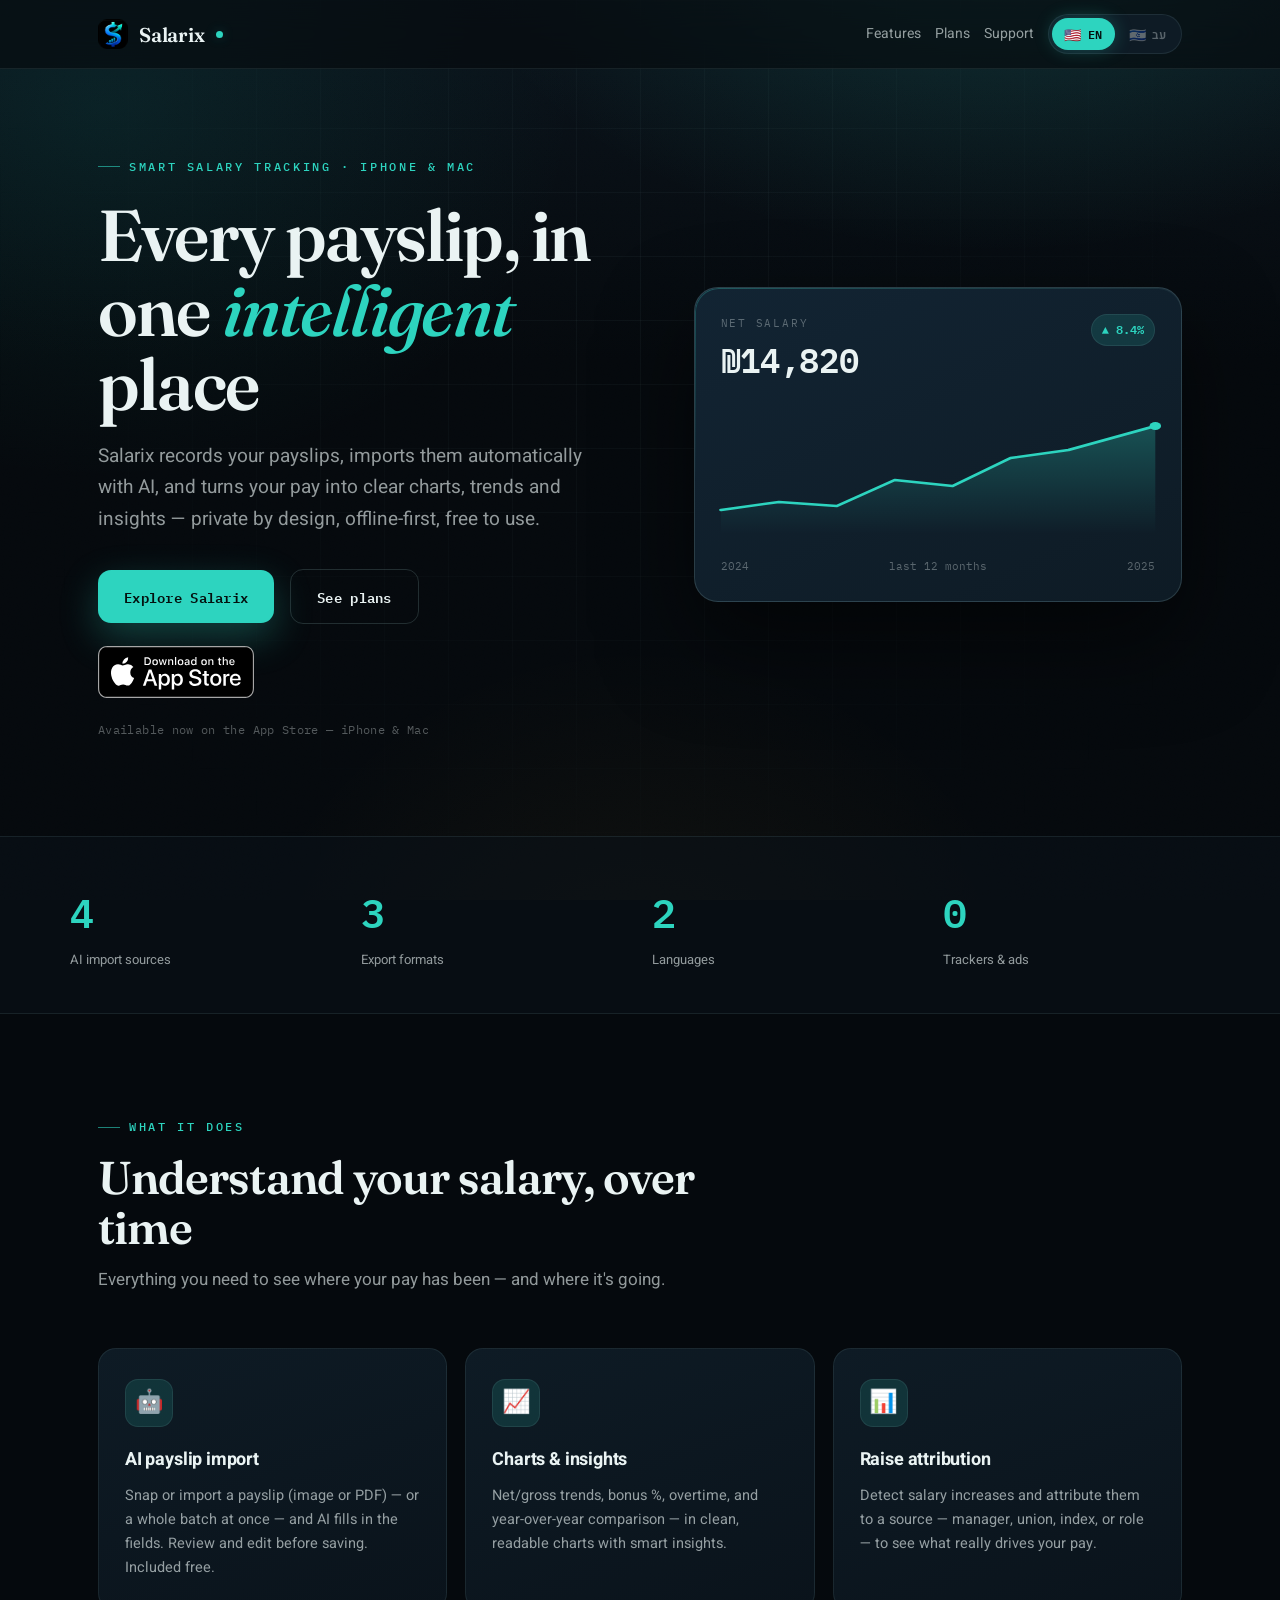
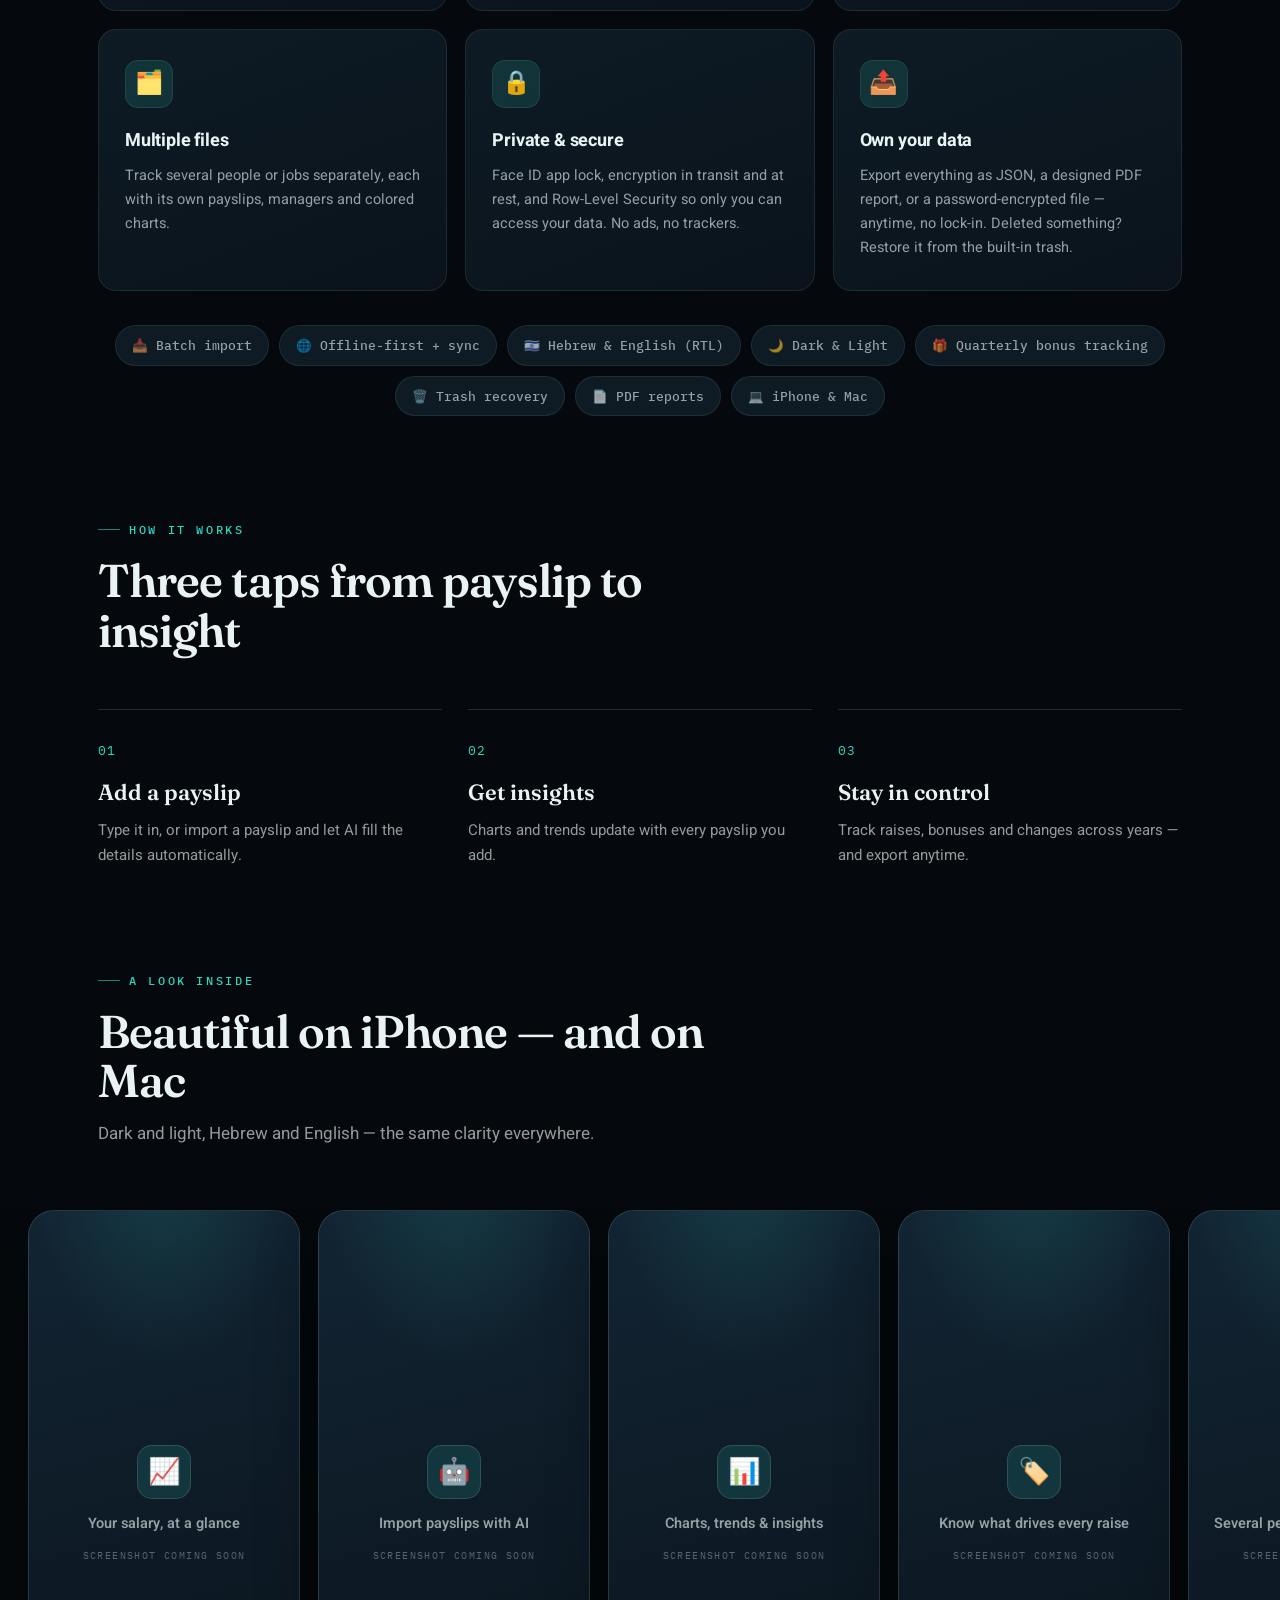
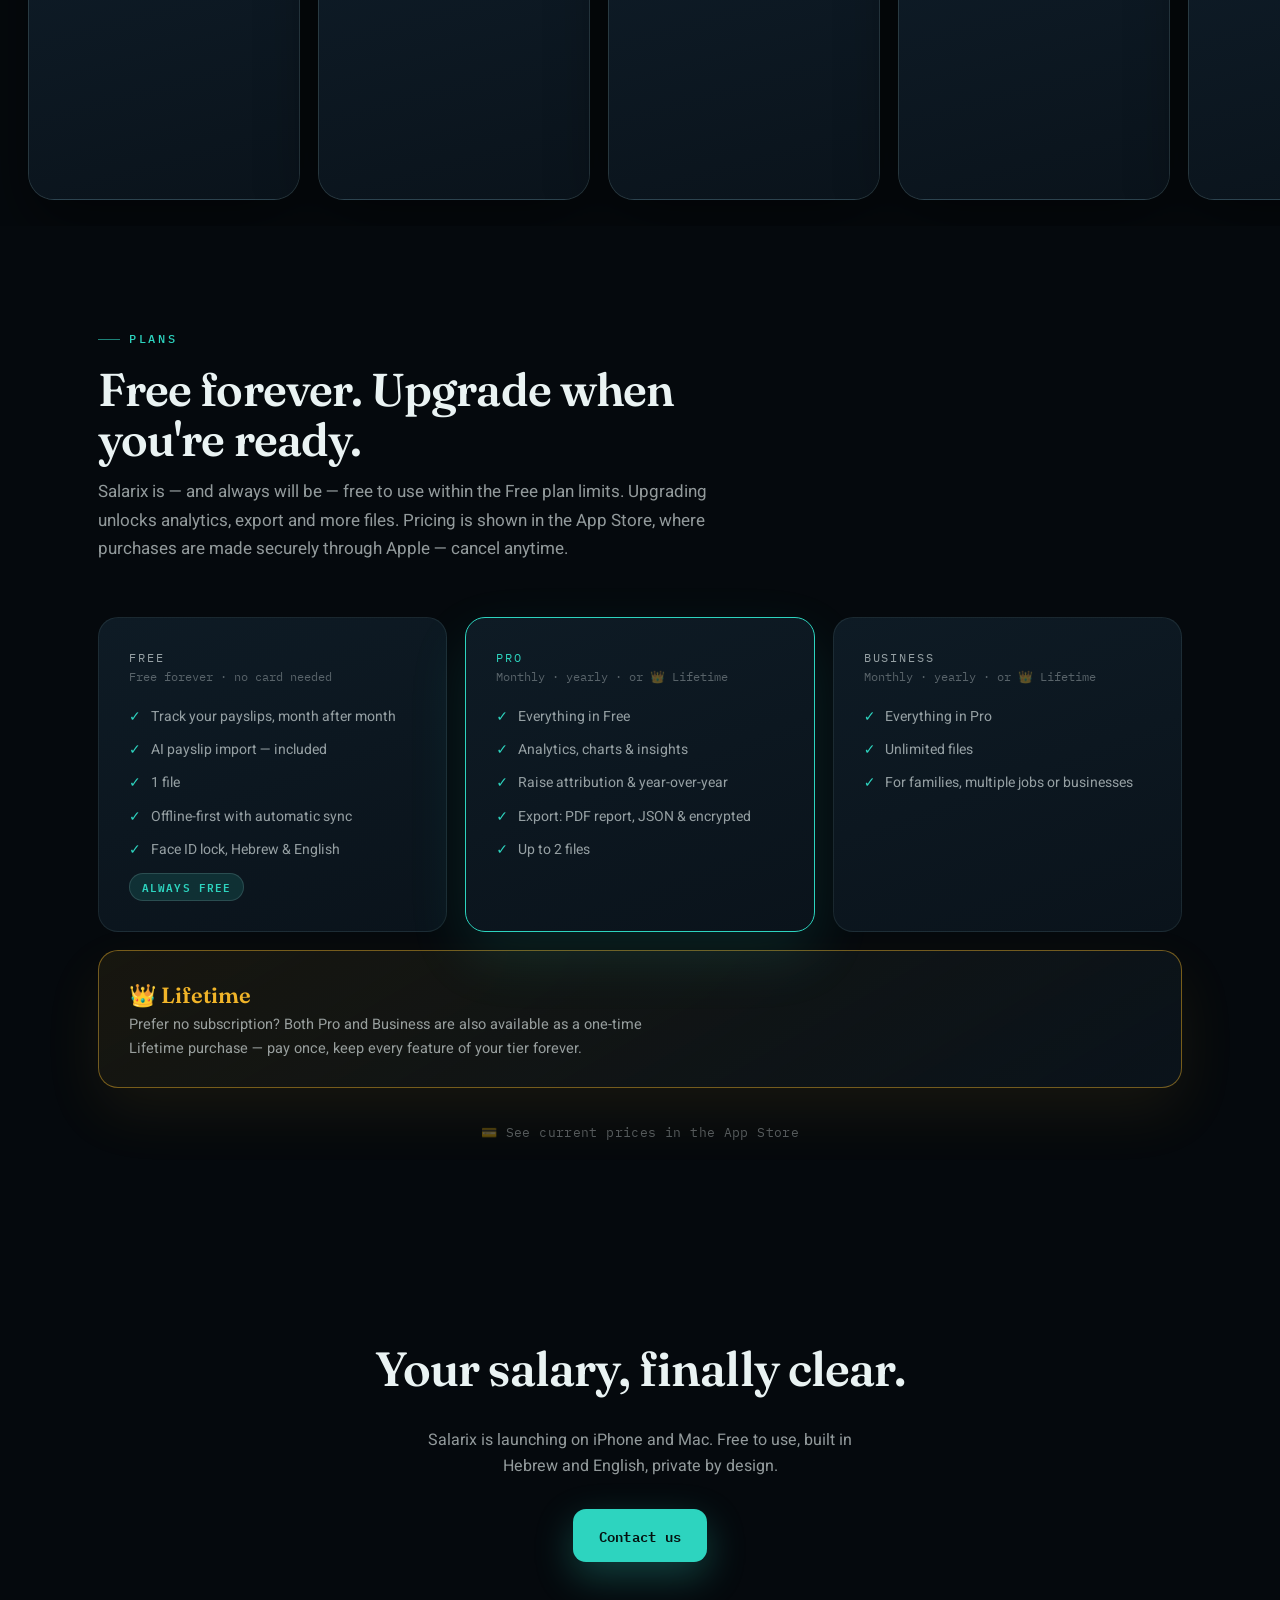
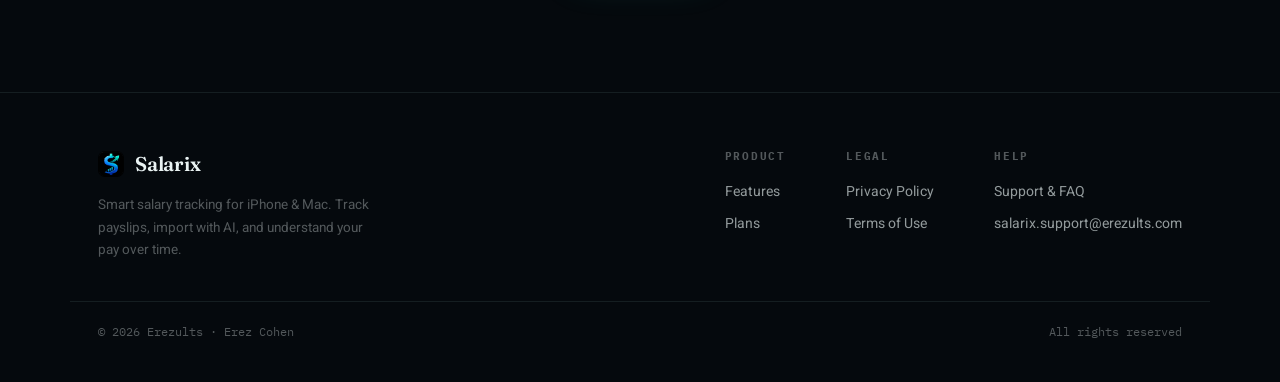
==== commit 9c3f1d36: "hero: replace 'Coming soon' with official App Store badge + listing link (EN/HE, local SVG assets) C" ====
--- a/index.html
+++ b/index.html
@@ -48,8 +48,10 @@
           <a class="btn btn-primary" href="#features" data-en="Explore Salarix" data-he="גלה את Salarix">Explore Salarix</a>
           <a class="btn btn-ghost" href="#pricing" data-en="See plans" data-he="לתוכניות">See plans</a>
         </div>
-        <!-- At launch: replace with the App Store download badge + listing link (see salarix-website-launch-todos) -->
-        <p class="hero-note reveal" data-d="4" data-en="Coming soon to the App Store — iPhone &amp; Mac" data-he="בקרוב ב-App Store — לאייפון ולמק">Coming soon to the App Store — iPhone &amp; Mac</p>
+        <a class="store-badge reveal" data-d="4" href="https://apps.apple.com/app/id6783344327" target="_blank" rel="noopener" aria-label="Download Salarix on the App Store">
+          <img src="images/badges/app-store-badge-en.svg" data-src-en="images/badges/app-store-badge-en.svg" data-src-he="images/badges/app-store-badge-he.svg" alt="Download on the App Store" height="52">
+        </a>
+        <p class="hero-note reveal" data-d="5" data-en="Available now on the App Store — iPhone &amp; Mac" data-he="זמין עכשיו ב-App Store — לאייפון ולמק">Available now on the App Store — iPhone &amp; Mac</p>
       </div>
 
       <div class="reveal" data-d="2">
--- a/assets/site.css
+++ b/assets/site.css
@@ -114,7 +114,10 @@
 .btn-primary:hover{transform:translateY(-3px);box-shadow:0 22px 50px var(--teal-glow)}
 .btn-ghost{border:1px solid var(--line-strong);color:var(--text)}
 .btn-ghost:hover{border-color:var(--teal);color:var(--teal)}
-.hero-note{font-family:var(--font-mono);font-size:12px;color:var(--faint);margin-top:18px;letter-spacing:.03em}
+.store-badge{display:inline-block;margin-top:22px;transition:transform .3s var(--ease),filter .3s var(--ease)}
+.store-badge:hover{transform:translateY(-3px);filter:drop-shadow(0 14px 30px var(--teal-glow))}
+.store-badge img{display:block;height:52px;width:auto}
+.hero-note{font-family:var(--font-mono);font-size:12px;color:var(--faint);margin-top:14px;letter-spacing:.03em}
 
 /* hero visual: a financial card with mini chart */
 .glass-card{background:linear-gradient(155deg,var(--surface-2),var(--surface));border:1px solid var(--line-strong);
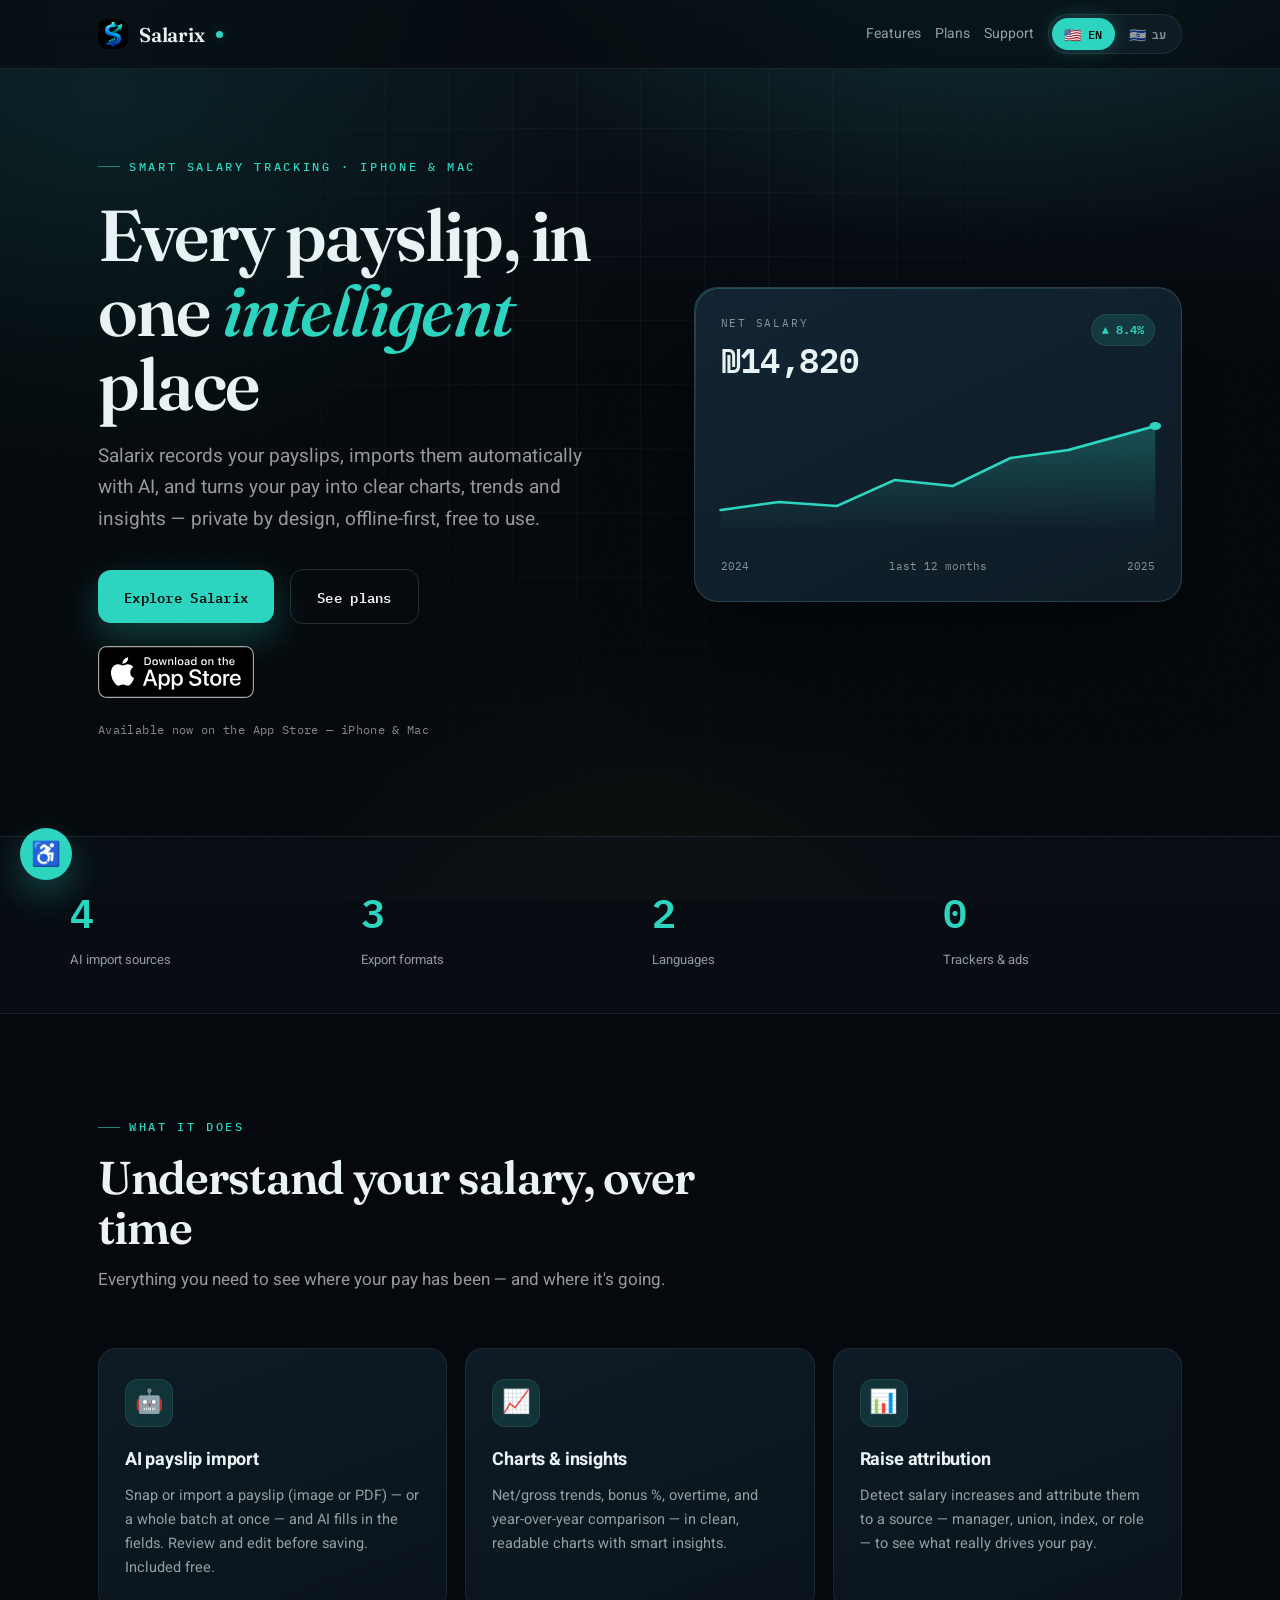
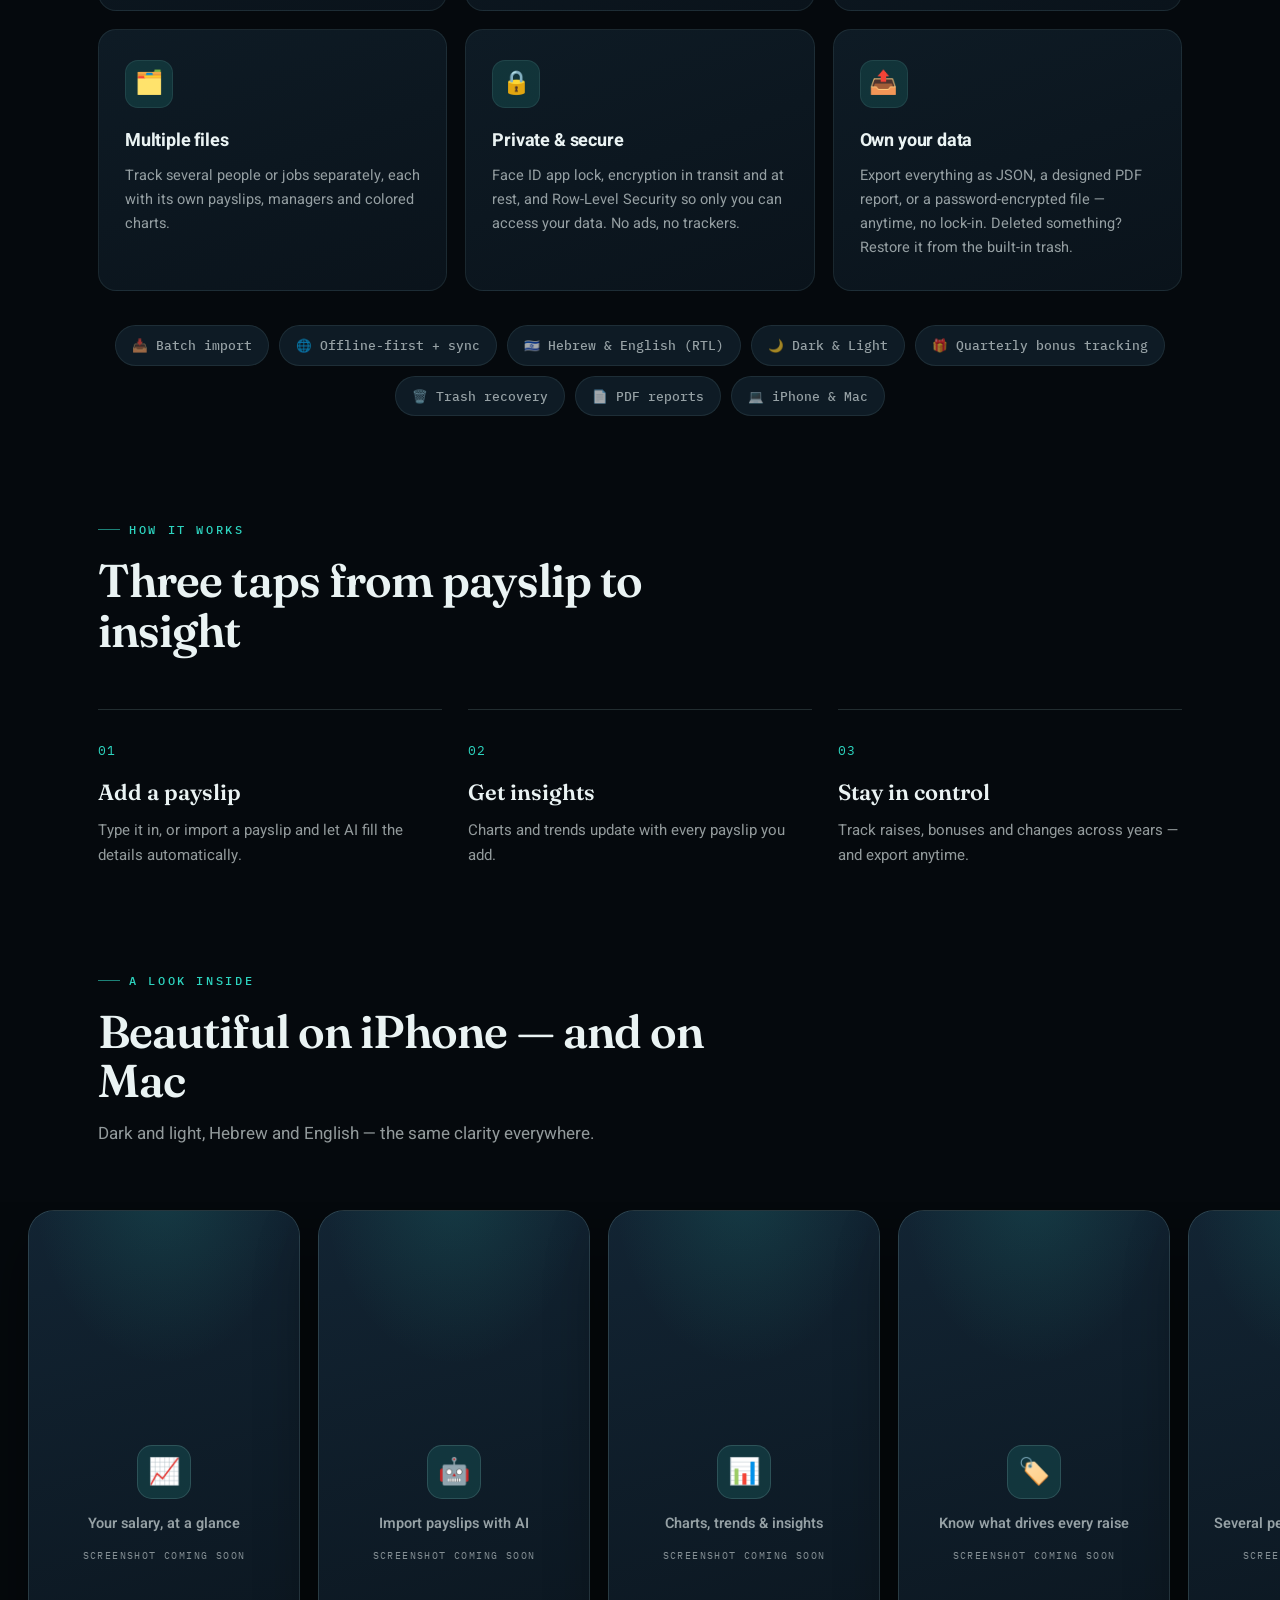
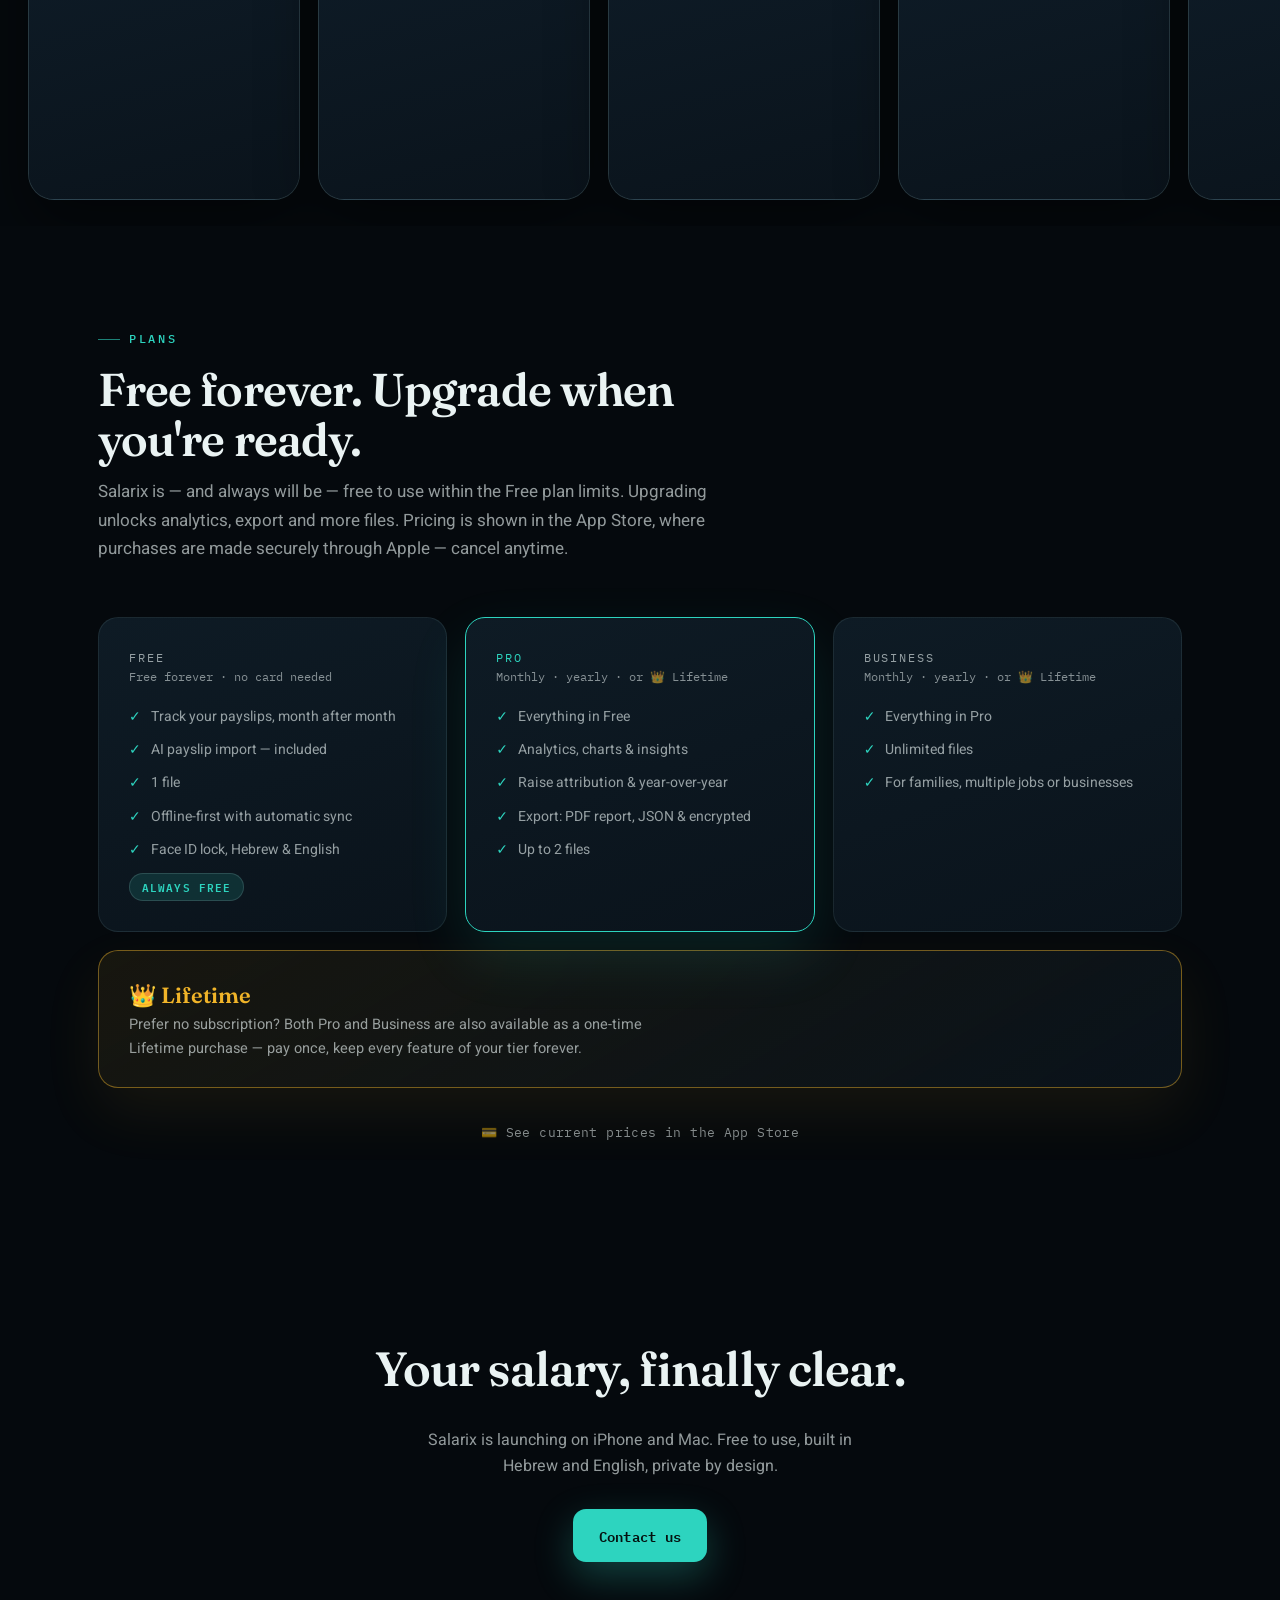
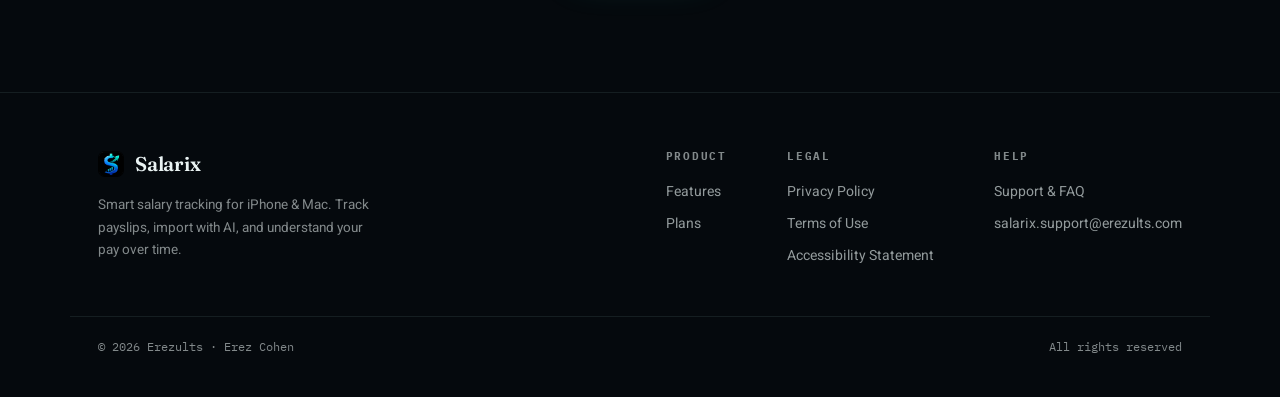
==== commit 3a302bdc: "compliance(accessibility): implement 6 Israeli Standard 5568 fixes - New accessibility.html statemen" ====
--- a/index.html
+++ b/index.html
@@ -17,6 +17,15 @@
   <link rel="stylesheet" href="assets/site.css">
 </head>
 <body>
+  <a class="skip-link" href="#main" data-en="Skip to content" data-he="דלג לתוכן">Skip to content</a>
+  <button id="a11y-toggle" class="a11y-toggle" type="button" aria-expanded="false" aria-controls="a11y-panel" aria-label="Accessibility">♿</button>
+  <div id="a11y-panel" class="a11y-panel" aria-labelledby="a11y-panel-title">
+    <h2 id="a11y-panel-title" data-en="Accessibility" data-he="נגישות">Accessibility</h2>
+    <button type="button" id="a11y-zoom" aria-pressed="false"><span data-en="Increase text size" data-he="הגדלת טקסט">Increase text size</span><span aria-hidden="true">A+</span></button>
+    <button type="button" id="a11y-contrast" aria-pressed="false"><span data-en="High contrast" data-he="ניגודיות גבוהה">High contrast</span><span aria-hidden="true">◐</span></button>
+    <button type="button" id="a11y-motion" aria-pressed="false"><span data-en="Stop animations" data-he="עצירת אנימציות">Stop animations</span><span aria-hidden="true">⏸</span></button>
+    <button type="button" id="a11y-reset"><span data-en="Reset" data-he="איפוס">Reset</span><span aria-hidden="true">↺</span></button>
+  </div>
   <div class="bg-atmos"></div><div class="bg-grid"></div><div class="bg-grain"></div>
 
   <nav class="nav">
@@ -38,7 +47,7 @@
   </nav>
 
   <!-- HERO -->
-  <header class="hero">
+  <header class="hero" id="main">
     <div class="wrap hero-grid">
       <div>
         <span class="kicker reveal" data-en="Smart salary tracking · iPhone &amp; Mac" data-he="מעקב שכר חכם · אייפון ומק">Smart salary tracking · iPhone &amp; Mac</span>
@@ -253,6 +262,7 @@
           <h4 data-en="Legal" data-he="משפטי">Legal</h4>
           <a href="/privacy.html" data-en="Privacy Policy" data-he="מדיניות פרטיות">Privacy Policy</a>
           <a href="/terms.html" data-en="Terms of Use" data-he="תנאי שימוש">Terms of Use</a>
+          <a href="/accessibility.html" data-en="Accessibility Statement" data-he="הצהרת נגישות">Accessibility Statement</a>
         </div>
         <div class="footer-col">
           <h4 data-en="Help" data-he="עזרה">Help</h4>
--- a/assets/site.css
+++ b/assets/site.css
@@ -21,7 +21,7 @@
 
   --text:#eaf3f3;
   --muted:rgba(234,243,243,.62);
-  --faint:rgba(234,243,243,.34);
+  --faint:rgba(234,243,243,.55);
 
   --font-display:'Fraunces','Heebo',Georgia,serif;
   --font-body:'Heebo',system-ui,sans-serif;
@@ -271,3 +271,45 @@
 html[data-lang="en"] .only-he{display:none}
 html[data-lang="he"] .only-en{display:none}
 [dir=rtl] .kicker::before{order:2}
+
+/* ═══ SKIP LINK (keyboard navigation) ═══ */
+.skip-link{position:absolute;top:-52px;left:12px;z-index:200;background:var(--teal);color:#04110f;
+  font-family:var(--font-mono);font-size:13px;font-weight:600;padding:12px 20px;border-radius:10px;
+  transition:top .2s var(--ease)}
+.skip-link:focus{top:12px}
+[dir=rtl] .skip-link{left:auto;right:12px}
+
+/* ═══ VISIBLE FOCUS (keyboard navigation) ═══ */
+a:focus-visible,button:focus-visible,input:focus-visible,[tabindex]:focus-visible{
+  outline:2px solid var(--teal);outline-offset:3px;border-radius:4px}
+
+/* ═══ ACCESSIBILITY WIDGET ═══ */
+.a11y-toggle{position:fixed;bottom:20px;inset-inline-start:20px;z-index:120;width:52px;height:52px;
+  border-radius:50%;background:var(--teal);color:#04110f;border:0;cursor:pointer;font-size:24px;line-height:1;
+  display:flex;align-items:center;justify-content:center;box-shadow:0 14px 34px var(--teal-glow);
+  transition:transform .25s var(--ease)}
+.a11y-toggle:hover{transform:scale(1.08)}
+.a11y-panel{position:fixed;bottom:82px;inset-inline-start:20px;z-index:120;width:min(280px,86vw);
+  background:var(--surface-2);border:1px solid var(--line-strong);border-radius:16px;padding:16px;
+  box-shadow:0 30px 70px rgba(0,0,0,.5);display:none;flex-direction:column;gap:8px}
+.a11y-panel.open{display:flex}
+.a11y-panel h2{font-family:var(--font-mono);font-size:11px;letter-spacing:.14em;text-transform:uppercase;
+  color:var(--faint);margin-bottom:4px}
+.a11y-panel button{display:flex;align-items:center;justify-content:space-between;gap:10px;width:100%;
+  background:var(--surface);border:1px solid var(--line);color:var(--text);border-radius:10px;
+  padding:10px 14px;font-family:var(--font-body);font-size:14px;cursor:pointer;transition:border-color .2s}
+.a11y-panel button[aria-pressed="true"]{border-color:var(--teal);color:var(--teal)}
+.a11y-panel button:hover{border-color:var(--line-strong)}
+
+/* text/layout zoom (increase-text requirement) — scales everything together like native zoom */
+html.a11y-zoom-1{zoom:1.15}
+html.a11y-zoom-2{zoom:1.3}
+
+/* high-contrast mode */
+html.a11y-contrast{--muted:rgba(255,255,255,.9);--faint:rgba(255,255,255,.75);--text:#ffffff;
+  --line:rgba(255,255,255,.35);--line-strong:rgba(255,255,255,.55);--bg:#000000;--bg-2:#000000;
+  --surface:#0a0a0a;--surface-2:#141414}
+
+/* stop-animations mode */
+html.a11y-stop-anim *,html.a11y-stop-anim *::before,html.a11y-stop-anim *::after{
+  animation:none!important;transition:none!important;scroll-behavior:auto!important}
